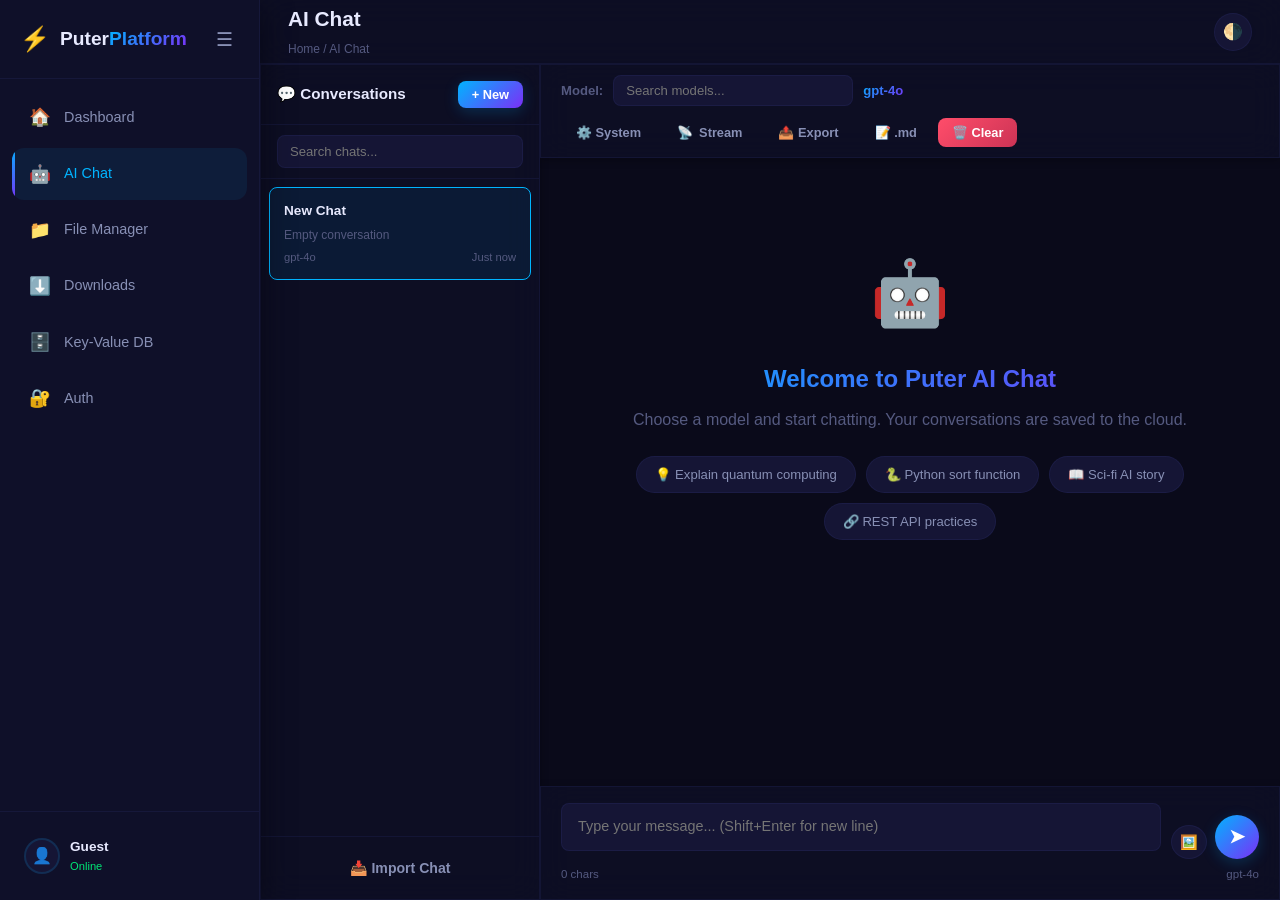
==== chat.html @ bd643215 "Initial" ====
<!DOCTYPE html>
<html lang="en" data-theme="dark">
<head>
    <meta charset="UTF-8">
    <meta name="viewport" content="width=device-width, initial-scale=1.0">
    <title>PuterJS GUI — AI Chat</title>
    <script src="https://js.puter.com/v2/"></script>
    <link rel="stylesheet" href="css/main.css">
    <link rel="stylesheet" href="css/components.css">
    <link rel="stylesheet" href="css/chat.css">
</head>
<body>
    <!-- SIDEBAR -->
    <aside class="sidebar" id="sidebar">
        <div class="sidebar-header">
            <div class="logo">
                <span class="logo-icon">⚡</span>
                <span class="logo-text">Puter<span class="accent">Platform</span></span>
            </div>
            <button class="sidebar-toggle" onclick="toggleSidebar()">☰</button>
        </div>
        <nav class="sidebar-nav">
            <a href="index.html" class="nav-item">
                <span class="nav-icon">🏠</span><span class="nav-label">Dashboard</span>
            </a>
            <a href="chat.html" class="nav-item active">
                <span class="nav-icon">🤖</span><span class="nav-label">AI Chat</span>
            </a>
            <a href="files.html" class="nav-item">
                <span class="nav-icon">📁</span><span class="nav-label">File Manager</span>
            </a>
            <a href="downloads.html" class="nav-item">
                <span class="nav-icon">⬇️</span><span class="nav-label">Downloads</span>
            </a>
            <a href="kv.html" class="nav-item">
                <span class="nav-icon">🗄️</span><span class="nav-label">Key-Value DB</span>
            </a>
            <a href="auth.html" class="nav-item">
                <span class="nav-icon">🔐</span><span class="nav-label">Auth</span>
            </a>
        </nav>
        <div class="sidebar-footer">
            <div class="user-badge" id="user-badge">
                <div class="user-avatar">👤</div>
                <div class="user-info">
                    <span class="user-name" id="sidebar-username">Guest</span>
                    <span class="user-status">Online</span>
                </div>
            </div>
        </div>
    </aside>

    <main class="main-content">
        <header class="topbar">
            <div class="topbar-left">
                <button class="mobile-menu" onclick="toggleSidebar()">☰</button>
                <div class="page-title">
                    <h1>AI Chat</h1>
                    <span class="breadcrumb">Home / AI Chat</span>
                </div>
            </div>
            <div class="topbar-right">
                <button class="topbar-btn" onclick="toggleTheme()">🌗</button>
            </div>
        </header>

        <div class="content-area chat-layout">
            <!-- CHAT SIDEBAR -->
            <div class="chat-sidebar glass" id="chat-sidebar">
                <div class="chat-sidebar-header">
                    <h3>💬 Conversations</h3>
                    <button class="btn btn-sm btn-primary" onclick="newConversation()">+ New</button>
                </div>
                <div class="chat-search">
                    <input type="text" placeholder="Search chats..." id="chat-search-input" oninput="filterChats()">
                </div>
                <div class="chat-list" id="chat-list">
                    <div class="chat-list-empty">No saved conversations yet.</div>
                </div>
                <div class="chat-sidebar-actions">
                    <button class="btn btn-ghost btn-full" onclick="importChat()">📥 Import Chat</button>
                    <input type="file" id="import-file" accept=".json" style="display:none" onchange="handleImport(event)">
                </div>
            </div>

            <!-- MAIN CHAT AREA -->
            <div class="chat-main">
                <!-- MODEL SELECTOR -->
                <div class="model-bar glass">
                    <div class="model-selector">
                        <label>Model:</label>
                        <div class="model-dropdown-wrap">
                            <input type="text" class="model-search-input" id="model-search" 
                                   placeholder="Search models..." 
                                   onfocus="showModelDropdown()" 
                                   oninput="filterModels()">
                            <div class="model-dropdown" id="model-dropdown"></div>
                        </div>
                        <span class="selected-model-badge" id="selected-model-badge">gpt-4o</span>
                    </div>
                    <div class="model-settings">
                        <button class="btn btn-ghost btn-sm" onclick="toggleSystemPrompt()">⚙️ System</button>
                        <button class="btn btn-ghost btn-sm" onclick="toggleStreamMode()">
                            <span id="stream-indicator">📡</span> Stream
                        </button>
                        <button class="btn btn-ghost btn-sm" onclick="exportCurrentChat()">📤 Export</button>
                        <button class="btn btn-ghost btn-sm" onclick="downloadChatMD()">📝 .md</button>
                        <button class="btn btn-danger btn-sm" onclick="clearChat()">🗑️ Clear</button>
                    </div>
                </div>

                <!-- SYSTEM PROMPT -->
                <div class="system-prompt-bar glass" id="system-prompt-bar" style="display:none;">
                    <textarea id="system-prompt" placeholder="You are a helpful, creative, and knowledgeable AI assistant..."></textarea>
                    <button class="btn btn-primary btn-sm" onclick="toggleSystemPrompt()">✓ Apply</button>
                </div>

                <!-- CHAT MESSAGES -->
                <div class="chat-messages" id="chat-messages">
                    <div class="welcome-screen" id="welcome-screen">
                        <div class="welcome-icon">🤖</div>
                        <h2>Welcome to Puter AI Chat</h2>
                        <p>Choose a model and start chatting. Your conversations are saved to the cloud.</p>
                        <div class="welcome-suggestions">
                            <button class="suggestion-chip" onclick="useSuggestion('Explain quantum computing in simple terms')">
                                💡 Explain quantum computing
                            </button>
                            <button class="suggestion-chip" onclick="useSuggestion('Write a Python function to sort a list')">
                                🐍 Python sort function
                            </button>
                            <button class="suggestion-chip" onclick="useSuggestion('Create a short sci-fi story about AI')">
                                📖 Sci-fi AI story
                            </button>
                            <button class="suggestion-chip" onclick="useSuggestion('What are the best practices for REST APIs?')">
                                🔗 REST API practices
                            </button>
                        </div>
                    </div>
                </div>

                <!-- CHAT INPUT -->
                <div class="chat-input-area glass">
                    <div class="input-row">
                        <div class="input-wrapper">
                            <textarea id="chat-input" placeholder="Type your message... (Shift+Enter for new line)" 
                                      rows="1" onkeydown="handleChatKey(event)" oninput="autoResize(this)"></textarea>
                        </div>
                        <div class="input-actions">
                            <button class="btn btn-icon" onclick="attachImage()" title="Attach Image">🖼️</button>
                            <button class="btn btn-primary btn-send" onclick="sendMessage()" id="send-btn">
                                <span class="send-icon">➤</span>
                            </button>
                        </div>
                    </div>
                    <div class="input-footer">
                        <span class="char-count" id="char-count">0 chars</span>
                        <span class="model-indicator" id="model-indicator">gpt-4o</span>
                    </div>
                </div>
            </div>
        </div>
    </main>

    <div id="toast-container"></div>
    <div class="modal-backdrop" id="modal-backdrop" onclick="closeModal()"></div>
    <div class="modal" id="modal"></div>

    <script src="js/utils.js"></script>
    <script src="js/models.js"></script>
    <script src="js/chat.js"></script>
</body>
</html>
---- css/main.css ----
/* ===========================
   PuterJS GUI — MAIN CSS
   =========================== */

:root {
    /* Dark Theme (default) */
    --bg-primary: #0a0a1a;
    --bg-secondary: #0f1029;
    --bg-tertiary: #151535;
    --bg-glass: rgba(15, 16, 41, 0.7);
    --bg-glass-hover: rgba(20, 22, 55, 0.85);
    --border-color: rgba(100, 120, 255, 0.08);
    --border-glow: rgba(0, 180, 255, 0.15);
    --text-primary: #e8eaff;
    --text-secondary: #8890b5;
    --text-muted: #555a80;
    --accent-primary: #00b4ff;
    --accent-secondary: #7b2ff7;
    --accent-gradient: linear-gradient(135deg, #00b4ff, #7b2ff7);
    --accent-gradient-hover: linear-gradient(135deg, #00c8ff, #9344ff);
    --danger: #ff4d6a;
    --success: #00e676;
    --warning: #ffab40;
    --shadow-sm: 0 2px 8px rgba(0, 0, 0, 0.3);
    --shadow-md: 0 8px 32px rgba(0, 0, 0, 0.4);
    --shadow-lg: 0 16px 64px rgba(0, 0, 0, 0.5);
    --shadow-glow: 0 0 30px rgba(0, 180, 255, 0.1);
    --radius-sm: 8px;
    --radius-md: 12px;
    --radius-lg: 16px;
    --radius-xl: 24px;
    --sidebar-width: 260px;
    --sidebar-collapsed: 72px;
    --topbar-height: 64px;
    --transition: all 0.3s cubic-bezier(0.4, 0, 0.2, 1);
}

[data-theme="light"] {
    --bg-primary: #f0f2f8;
    --bg-secondary: #ffffff;
    --bg-tertiary: #e8ecf4;
    --bg-glass: rgba(255, 255, 255, 0.75);
    --bg-glass-hover: rgba(255, 255, 255, 0.9);
    --border-color: rgba(0, 0, 0, 0.08);
    --border-glow: rgba(0, 140, 255, 0.12);
    --text-primary: #1a1d2e;
    --text-secondary: #5a6080;
    --text-muted: #9099b0;
    --shadow-sm: 0 2px 8px rgba(0, 0, 0, 0.06);
    --shadow-md: 0 8px 32px rgba(0, 0, 0, 0.08);
    --shadow-lg: 0 16px 64px rgba(0, 0, 0, 0.1);
    --shadow-glow: 0 0 30px rgba(0, 140, 255, 0.05);
}

/* RESET */
*, *::before, *::after {
    margin: 0;
    padding: 0;
    box-sizing: border-box;
}

html {
    scroll-behavior: smooth;
}

body {
    font-family: 'Inter', -apple-system, BlinkMacSystemFont, 'Segoe UI', sans-serif;
    background: var(--bg-primary);
    color: var(--text-primary);
    display: flex;
    min-height: 100vh;
    overflow-x: hidden;
    line-height: 1.6;
}

/* SCROLLBAR */
::-webkit-scrollbar { width: 6px; height: 6px; }
::-webkit-scrollbar-track { background: transparent; }
::-webkit-scrollbar-thumb { background: rgba(100, 120, 255, 0.15); border-radius: 10px; }
::-webkit-scrollbar-thumb:hover { background: rgba(100, 120, 255, 0.3); }

/* ========== SIDEBAR ========== */
.sidebar {
    width: var(--sidebar-width);
    min-height: 100vh;
    background: var(--bg-secondary);
    border-right: 1px solid var(--border-color);
    display: flex;
    flex-direction: column;
    position: fixed;
    left: 0;
    top: 0;
    z-index: 200;
    transition: var(--transition);
    box-shadow: var(--shadow-md);
}

.sidebar.collapsed {
    width: var(--sidebar-collapsed);
}

.sidebar.collapsed .logo-text,
.sidebar.collapsed .nav-label,
.sidebar.collapsed .user-info {
    display: none;
}

.sidebar-header {
    padding: 20px;
    display: flex;
    align-items: center;
    justify-content: space-between;
    border-bottom: 1px solid var(--border-color);
}

.logo {
    display: flex;
    align-items: center;
    gap: 10px;
}

.logo-icon {
    font-size: 1.5rem;
    animation: pulse-glow 3s ease-in-out infinite;
}

@keyframes pulse-glow {
    0%, 100% { filter: drop-shadow(0 0 4px rgba(0,180,255,0.3)); }
    50% { filter: drop-shadow(0 0 12px rgba(0,180,255,0.6)); }
}

.logo-text {
    font-size: 1.2rem;
    font-weight: 700;
    color: var(--text-primary);
}

.logo-text .accent {
    background: var(--accent-gradient);
    -webkit-background-clip: text;
    -webkit-text-fill-color: transparent;
}

.sidebar-toggle {
    background: none;
    border: none;
    color: var(--text-secondary);
    font-size: 1.2rem;
    cursor: pointer;
    padding: 6px;
    border-radius: var(--radius-sm);
    transition: var(--transition);
}

.sidebar-toggle:hover {
    background: var(--bg-tertiary);
    color: var(--text-primary);
}

.sidebar-nav {
    flex: 1;
    padding: 12px;
    display: flex;
    flex-direction: column;
    gap: 4px;
}

.nav-item {
    display: flex;
    align-items: center;
    gap: 12px;
    padding: 12px 16px;
    border-radius: var(--radius-md);
    color: var(--text-secondary);
    text-decoration: none;
    transition: var(--transition);
    position: relative;
    overflow: hidden;
}

.nav-item::before {
    content: '';
    position: absolute;
    left: 0;
    top: 0;
    bottom: 0;
    width: 3px;
    background: var(--accent-gradient);
    opacity: 0;
    transition: var(--transition);
    border-radius: 0 3px 3px 0;
}

.nav-item:hover {
    background: var(--bg-tertiary);
    color: var(--text-primary);
}

.nav-item.active {
    background: rgba(0, 180, 255, 0.08);
    color: var(--accent-primary);
}

.nav-item.active::before {
    opacity: 1;
}

.nav-icon {
    font-size: 1.1rem;
    width: 24px;
    text-align: center;
}

.nav-label {
    font-size: 0.9rem;
    font-weight: 500;
}

.sidebar-footer {
    padding: 16px;
    border-top: 1px solid var(--border-color);
}

.user-badge {
    display: flex;
    align-items: center;
    gap: 10px;
    padding: 8px;
    border-radius: var(--radius-md);
}

.user-avatar {
    width: 36px;
    height: 36px;
    border-radius: 50%;
    background: var(--bg-tertiary);
    display: flex;
    align-items: center;
    justify-content: center;
    font-size: 1rem;
    border: 2px solid var(--border-glow);
}

.user-name {
    font-size: 0.85rem;
    font-weight: 600;
    color: var(--text-primary);
    display: block;
}

.user-status {
    font-size: 0.7rem;
    color: var(--success);
    display: block;
}

/* ========== MAIN CONTENT ========== */
.main-content {
    flex: 1;
    margin-left: var(--sidebar-width);
    min-height: 100vh;
    transition: var(--transition);
    display: flex;
    flex-direction: column;
}

.sidebar.collapsed ~ .main-content {
    margin-left: var(--sidebar-collapsed);
}

/* ========== TOPBAR ========== */
.topbar {
    height: var(--topbar-height);
    background: var(--bg-glass);
    backdrop-filter: blur(20px);
    -webkit-backdrop-filter: blur(20px);
    border-bottom: 1px solid var(--border-color);
    display: flex;
    align-items: center;
    justify-content: space-between;
    padding: 0 28px;
    position: sticky;
    top: 0;
    z-index: 100;
}

.topbar-left {
    display: flex;
    align-items: center;
    gap: 16px;
}

.mobile-menu {
    display: none;
    background: none;
    border: none;
    color: var(--text-primary);
    font-size: 1.3rem;
    cursor: pointer;
}

.page-title h1 {
    font-size: 1.3rem;
    font-weight: 700;
}

.breadcrumb {
    font-size: 0.75rem;
    color: var(--text-muted);
}

.topbar-right {
    display: flex;
    align-items: center;
    gap: 10px;
}

.search-bar {
    position: relative;
}

.search-bar input {
    background: var(--bg-tertiary);
    border: 1px solid var(--border-color);
    color: var(--text-primary);
    padding: 8px 36px 8px 14px;
    border-radius: 20px;
    font-size: 0.85rem;
    width: 240px;
    outline: none;
    transition: var(--transition);
}

.search-bar input:focus {
    border-color: var(--accent-primary);
    box-shadow: 0 0 0 3px rgba(0, 180, 255, 0.1);
    width: 300px;
}

.search-icon {
    position: absolute;
    right: 12px;
    top: 50%;
    transform: translateY(-50%);
    font-size: 0.85rem;
}

.topbar-btn {
    background: var(--bg-tertiary);
    border: 1px solid var(--border-color);
    color: var(--text-primary);
    width: 38px;
    height: 38px;
    border-radius: 50%;
    cursor: pointer;
    display: flex;
    align-items: center;
    justify-content: center;
    font-size: 1rem;
    transition: var(--transition);
}

.topbar-btn:hover {
    border-color: var(--accent-primary);
    background: rgba(0, 180, 255, 0.1);
}

/* ========== CONTENT AREA ========== */
.content-area {
    padding: 28px;
    flex: 1;
}

/* ========== STATS ========== */
.stats-row {
    display: grid;
    grid-template-columns: repeat(4, 1fr);
    gap: 18px;
    margin-bottom: 28px;
}

.stat-card {
    padding: 22px;
    border-radius: var(--radius-lg);
    display: flex;
    align-items: center;
    gap: 16px;
    position: relative;
    overflow: hidden;
}

.stat-card::after {
    content: '';
    position: absolute;
    top: -50%;
    right: -50%;
    width: 100%;
    height: 100%;
    background: radial-gradient(circle, rgba(0,180,255,0.03) 0%, transparent 70%);
    pointer-events: none;
}

.stat-icon {
    width: 50px;
    height: 50px;
    border-radius: var(--radius-md);
    display: flex;
    align-items: center;
    justify-content: center;
    font-size: 1.4rem;
}

.glow-blue { background: rgba(0,180,255,0.1); box-shadow: 0 0 20px rgba(0,180,255,0.1); }
.glow-purple { background: rgba(123,47,247,0.1); box-shadow: 0 0 20px rgba(123,47,247,0.1); }
.glow-green { background: rgba(0,230,118,0.1); box-shadow: 0 0 20px rgba(0,230,118,0.1); }
.glow-orange { background: rgba(255,171,64,0.1); box-shadow: 0 0 20px rgba(255,171,64,0.1); }

.stat-value {
    font-size: 1.8rem;
    font-weight: 800;
    background: var(--accent-gradient);
    -webkit-background-clip: text;
    -webkit-text-fill-color: transparent;
    line-height: 1.2;
}

.stat-label {
    font-size: 0.8rem;
    color: var(--text-muted);
}

.stat-trend {
    margin-left: auto;
    font-size: 1.1rem;
    padding: 4px 8px;
    border-radius: 8px;
    font-weight: 700;
}

.stat-trend.up { color: var(--success); background: rgba(0,230,118,0.08); }
.stat-trend.neutral { color: var(--text-muted); background: var(--bg-tertiary); }

/* ========== GRID ========== */
.grid-2 {
    display: grid;
    grid-template-columns: 1fr 1fr;
    gap: 22px;
    margin-bottom: 22px;
}

.grid-3 {
    display: grid;
    grid-template-columns: repeat(3, 1fr);
    gap: 22px;
    margin-bottom: 22px;
}

/* ========== RESPONSIVE ========== */
@media (max-width: 1024px) {
    .stats-row { grid-template-columns: repeat(2, 1fr); }
    .grid-2, .grid-3 { grid-template-columns: 1fr; }
}

@media (max-width: 768px) {
    .sidebar {
        transform: translateX(-100%);
    }
    .sidebar.open {
        transform: translateX(0);
    }
    .main-content {
        margin-left: 0 !important;
    }
    .mobile-menu {
        display: block;
    }
    .search-bar input {
        width: 160px;
    }
    .search-bar input:focus {
        width: 200px;
    }
    .content-area {
        padding: 16px;
    }
    .stats-row {
        grid-template-columns: 1fr 1fr;
    }
}

@media (max-width: 480px) {
    .stats-row { grid-template-columns: 1fr; }
    .search-bar { display: none; }
}
---- css/components.css ----
/* ===========================
   COMPONENTS CSS
   =========================== */

/* ========== GLASS CARD ========== */
.glass {
    background: var(--bg-glass);
    backdrop-filter: blur(16px);
    -webkit-backdrop-filter: blur(16px);
    border: 1px solid var(--border-color);
    box-shadow: var(--shadow-sm);
}

.glass:hover {
    border-color: var(--border-glow);
    box-shadow: var(--shadow-glow);
}

.card {
    border-radius: var(--radius-lg);
    margin-bottom: 22px;
    transition: var(--transition);
    overflow: hidden;
}

.card-header {
    padding: 20px 24px;
    border-bottom: 1px solid var(--border-color);
    display: flex;
    align-items: center;
    justify-content: space-between;
    flex-wrap: wrap;
    gap: 10px;
}

.card-header h2 {
    font-size: 1.05rem;
    font-weight: 700;
    display: flex;
    align-items: center;
    gap: 8px;
}

.header-actions {
    display: flex;
    align-items: center;
    gap: 8px;
    flex-wrap: wrap;
}

.card-body {
    padding: 24px;
}

/* ========== BUTTONS ========== */
.btn {
    display: inline-flex;
    align-items: center;
    justify-content: center;
    gap: 6px;
    padding: 10px 20px;
    border: none;
    border-radius: var(--radius-sm);
    font-size: 0.88rem;
    font-weight: 600;
    cursor: pointer;
    transition: var(--transition);
    position: relative;
    overflow: hidden;
    text-decoration: none;
    white-space: nowrap;
}

.btn-primary {
    background: var(--accent-gradient);
    color: #fff;
    box-shadow: 0 4px 15px rgba(0, 180, 255, 0.2);
}

.btn-primary:hover {
    background: var(--accent-gradient-hover);
    box-shadow: 0 6px 25px rgba(0, 180, 255, 0.3);
    transform: translateY(-1px);
}

.btn-glow {
    position: absolute;
    top: -50%;
    left: -50%;
    width: 200%;
    height: 200%;
    background: radial-gradient(circle, rgba(255,255,255,0.1) 0%, transparent 60%);
    opacity: 0;
    transition: opacity 0.3s;
}

.btn-primary:hover .btn-glow { opacity: 1; }

.btn-secondary {
    background: var(--bg-tertiary);
    color: var(--text-primary);
    border: 1px solid var(--border-color);
}

.btn-secondary:hover {
    border-color: var(--accent-primary);
    background: rgba(0, 180, 255, 0.08);
}

.btn-danger {
    background: linear-gradient(135deg, var(--danger), #cc3355);
    color: #fff;
}

.btn-danger:hover {
    opacity: 0.9;
    transform: translateY(-1px);
}

.btn-ghost {
    background: transparent;
    color: var(--text-secondary);
    border: 1px solid transparent;
}

.btn-ghost:hover {
    background: var(--bg-tertiary);
    color: var(--text-primary);
    border-color: var(--border-color);
}

.btn-sm { padding: 6px 14px; font-size: 0.8rem; }
.btn-lg { padding: 14px 28px; font-size: 1rem; }
.btn-full { width: 100%; }
.btn-icon { padding: 8px; border-radius: 50%; background: var(--bg-tertiary); border: 1px solid var(--border-color); color: var(--text-primary); cursor: pointer; }
.btn-icon:hover { border-color: var(--accent-primary); }
.btn-group { display: flex; gap: 8px; flex-wrap: wrap; margin-top: 8px; }

/* ========== INPUTS ========== */
.input, input[type="text"], input[type="password"], textarea, select {
    width: 100%;
    padding: 11px 16px;
    background: var(--bg-tertiary);
    border: 1px solid var(--border-color);
    border-radius: var(--radius-sm);
    color: var(--text-primary);
    font-size: 0.9rem;
    font-family: inherit;
    outline: none;
    transition: var(--transition);
    margin-bottom: 12px;
}

.input:focus, input[type="text"]:focus, textarea:focus, select:focus {
    border-color: var(--accent-primary);
    box-shadow: 0 0 0 3px rgba(0, 180, 255, 0.08);
}

.input-sm {
    padding: 6px 12px;
    font-size: 0.8rem;
    margin-bottom: 0;
    width: auto;
    min-width: 160px;
    background: var(--bg-tertiary);
    border: 1px solid var(--border-color);
    border-radius: var(--radius-sm);
    color: var(--text-primary);
    outline: none;
}

textarea {
    resize: vertical;
    min-height: 80px;
}

select option {
    background: var(--bg-secondary);
    color: var(--text-primary);
}

.input-group {
    display: flex;
    gap: 10px;
    align-items: flex-start;
}

.input-group .input,
.input-group input[type="text"] {
    margin-bottom: 0;
    flex: 1;
}

/* ========== OUTPUT BOX ========== */
.output-box {
    background: rgba(0, 0, 0, 0.25);
    border: 1px solid var(--border-color);
    border-radius: var(--radius-sm);
    padding: 14px;
    font-family: 'JetBrains Mono', 'Fira Code', 'Courier New', monospace;
    font-size: 0.83rem;
    color: #a0f0c0;
    min-height: 50px;
    max-height: 250px;
    overflow-y: auto;
    white-space: pre-wrap;
    word-break: break-word;
    margin-top: 12px;
    line-height: 1.6;
}

/* ========== TOAST ========== */
#toast-container {
    position: fixed;
    bottom: 24px;
    right: 24px;
    z-index: 9999;
    display: flex;
    flex-direction: column;
    gap: 8px;
}

.toast {
    padding: 12px 22px;
    border-radius: var(--radius-md);
    font-size: 0.88rem;
    font-weight: 500;
    backdrop-filter: blur(16px);
    animation: toastIn 0.4s ease, toastOut 0.4s ease forwards;
    display: flex;
    align-items: center;
    gap: 8px;
    box-shadow: var(--shadow-md);
    max-width: 380px;
}

.toast-success { background: rgba(0, 230, 118, 0.15); border: 1px solid rgba(0, 230, 118, 0.3); color: var(--success); }
.toast-error { background: rgba(255, 77, 106, 0.15); border: 1px solid rgba(255, 77, 106, 0.3); color: var(--danger); }
.toast-info { background: rgba(0, 180, 255, 0.15); border: 1px solid rgba(0, 180, 255, 0.3); color: var(--accent-primary); }

@keyframes toastIn { from { transform: translateX(100%); opacity: 0; } to { transform: translateX(0); opacity: 1; } }
@keyframes toastOut { 0%, 80% { transform: translateX(0); opacity: 1; } 100% { transform: translateX(100%); opacity: 0; } }

/* ========== MODAL ========== */
.modal-backdrop {
    position: fixed;
    inset: 0;
    background: rgba(0, 0, 0, 0.6);
    backdrop-filter: blur(4px);
    z-index: 500;
    display: none;
    animation: fadeIn 0.2s;
}

.modal-backdrop.active { display: block; }

.modal {
    position: fixed;
    top: 50%;
    left: 50%;
    transform: translate(-50%, -50%);
    background: var(--bg-secondary);
    border: 1px solid var(--border-color);
    border-radius: var(--radius-xl);
    padding: 32px;
    z-index: 501;
    min-width: 400px;
    max-width: 90vw;
    max-height: 80vh;
    overflow-y: auto;
    display: none;
    box-shadow: var(--shadow-lg);
    animation: modalIn 0.3s ease;
}

.modal.active { display: block; }

@keyframes fadeIn { from { opacity: 0; } to { opacity: 1; } }
@keyframes modalIn { from { transform: translate(-50%, -50%) scale(0.95); opacity: 0; } to { transform: translate(-50%, -50%) scale(1); opacity: 1; } }

/* ========== QUICK ACTIONS ========== */
.quick-grid {
    display: grid;
    grid-template-columns: repeat(2, 1fr);
    gap: 12px;
}

.quick-action-btn {
    display: flex;
    flex-direction: column;
    align-items: center;
    gap: 8px;
    padding: 20px;
    border-radius: var(--radius-md);
    background: var(--bg-tertiary);
    border: 1px solid var(--border-color);
    color: var(--text-primary);
    text-decoration: none;
    transition: var(--transition);
    font-size: 0.85rem;
    font-weight: 500;
}

.quick-action-btn:hover {
    border-color: var(--accent-primary);
    background: rgba(0, 180, 255, 0.06);
    transform: translateY(-2px);
    box-shadow: var(--shadow-glow);
}

.qa-icon {
    font-size: 1.5rem;
}

/* ========== ACTIVITY ========== */
.activity-list {
    display: flex;
    flex-direction: column;
    gap: 12px;
}

.activity-item {
    display: flex;
    align-items: center;
    gap: 12px;
    padding: 10px 14px;
    border-radius: var(--radius-sm);
    background: var(--bg-tertiary);
    border: 1px solid var(--border-color);
}

.activity-dot {
    width: 8px;
    height: 8px;
    border-radius: 50%;
    background: var(--accent-primary);
    flex-shrink: 0;
    box-shadow: 0 0 8px rgba(0, 180, 255, 0.4);
}

.activity-text {
    flex: 1;
    font-size: 0.85rem;
    color: var(--text-secondary);
}

.activity-time {
    font-size: 0.75rem;
    color: var(--text-muted);
    white-space: nowrap;
}

/* ========== TABLES ========== */
.kv-table-wrap {
    overflow-x: auto;
}

.kv-table {
    width: 100%;
    border-collapse: collapse;
}

.kv-table th, .kv-table td {
    padding: 12px 16px;
    text-align: left;
    border-bottom: 1px solid var(--border-color);
    font-size: 0.88rem;
}

.kv-table th {
    font-weight: 700;
    color: var(--text-muted);
    font-size: 0.8rem;
    text-transform: uppercase;
    letter-spacing: 0.5px;
}

.kv-table tr:hover td {
    background: var(--bg-tertiary);
}

/* ========== AUTH ========== */
.auth-container {
    max-width: 600px;
    margin: 0 auto;
}

.auth-card {
    text-align: center;
    padding: 40px;
}

.auth-icon {
    font-size: 3rem;
    margin-bottom: 16px;
}

.auth-card h2 {
    margin-bottom: 8px;
    font-size: 1.5rem;
}

.auth-buttons {
    margin-top: 28px;
    display: flex;
    flex-direction: column;
    gap: 12px;
}

.profile-grid {
    display: flex;
    flex-direction: column;
    gap: 12px;
}

.profile-placeholder {
    text-align: center;
    padding: 40px;
}

.profile-avatar-lg {
    font-size: 4rem;
    margin-bottom: 12px;
}

.profile-row {
    display: flex;
    justify-content: space-between;
    padding: 12px 16px;
    border-radius: var(--radius-sm);
    background: var(--bg-tertiary);
    border: 1px solid var(--border-color);
}

.profile-row .label {
    color: var(--text-muted);
    font-size: 0.85rem;
    font-weight: 600;
}

.profile-row .value {
    color: var(--text-primary);
    font-size: 0.85rem;
    font-weight: 500;
}

/* ========== BATCH / DOWNLOAD ========== */
.batch-file-list {
    max-height: 300px;
    overflow-y: auto;
    display: flex;
    flex-direction: column;
    gap: 6px;
}

.batch-item {
    display: flex;
    align-items: center;
    gap: 10px;
    padding: 10px 14px;
    border-radius: var(--radius-sm);
    background: var(--bg-tertiary);
    border: 1px solid var(--border-color);
    cursor: pointer;
    transition: var(--transition);
}

.batch-item:hover {
    border-color: var(--accent-primary);
}

.batch-item.selected {
    border-color: var(--accent-primary);
    background: rgba(0, 180, 255, 0.06);
}

.batch-item input[type="checkbox"] {
    accent-color: var(--accent-primary);
}

.download-chat-list {
    display: flex;
    flex-direction: column;
    gap: 8px;
    max-height: 300px;
    overflow-y: auto;
}

.download-chat-item {
    display: flex;
    align-items: center;
    justify-content: space-between;
    padding: 12px 16px;
    border-radius: var(--radius-sm);
    background: var(--bg-tertiary);
    border: 1px solid var(--border-color);
}

.download-history {
    display: flex;
    flex-direction: column;
    gap: 8px;
    max-height: 300px;
    overflow-y: auto;
}

.download-history-item {
    display: flex;
    align-items: center;
    gap: 10px;
    padding: 8px 14px;
    border-radius: var(--radius-sm);
    background: var(--bg-tertiary);
    border: 1px solid var(--border-color);
    font-size: 0.85rem;
}

/* ========== EMPTY STATE ========== */
.empty-state {
    text-align: center;
    padding: 30px;
    color: var(--text-muted);
    font-size: 0.9rem;
}

/* ========== SPINNER ========== */
.spinner {
    width: 32px;
    height: 32px;
    border: 3px solid var(--border-color);
    border-top-color: var(--accent-primary);
    border-radius: 50%;
    animation: spin 0.8s linear infinite;
    margin: 0 auto 12px;
}

@keyframes spin { to { transform: rotate(360deg); } }

/* UTILITY */
.text-muted { color: var(--text-muted); }
.text-center { text-align: center; }
.mb-16 { margin-bottom: 16px; }
.mb-12 { margin-bottom: 12px; }
---- css/chat.css ----
/* ===========================
   CHAT PAGE CSS
   =========================== */

.chat-layout {
    display: flex;
    gap: 0;
    height: calc(100vh - var(--topbar-height));
    padding: 0 !important;
    overflow: hidden;
}

/* ========== CHAT SIDEBAR ========== */
.chat-sidebar {
    width: 280px;
    min-width: 280px;
    display: flex;
    flex-direction: column;
    border-right: 1px solid var(--border-color);
    border-radius: 0;
    margin: 0;
    overflow: hidden;
}

.chat-sidebar-header {
    padding: 16px;
    display: flex;
    align-items: center;
    justify-content: space-between;
    border-bottom: 1px solid var(--border-color);
}

.chat-sidebar-header h3 {
    font-size: 0.95rem;
}

.chat-search {
    padding: 10px 16px;
    border-bottom: 1px solid var(--border-color);
}

.chat-search input {
    margin-bottom: 0;
    padding: 8px 12px;
    font-size: 0.82rem;
}

.chat-list {
    flex: 1;
    overflow-y: auto;
    padding: 8px;
    display: flex;
    flex-direction: column;
    gap: 4px;
}

.chat-list-item {
    padding: 12px 14px;
    border-radius: var(--radius-sm);
    cursor: pointer;
    transition: var(--transition);
    border: 1px solid transparent;
    position: relative;
}

.chat-list-item:hover {
    background: var(--bg-tertiary);
    border-color: var(--border-color);
}

.chat-list-item.active {
    background: rgba(0, 180, 255, 0.08);
    border-color: var(--accent-primary);
}

.chat-list-item .chat-title {
    font-size: 0.85rem;
    font-weight: 600;
    color: var(--text-primary);
    margin-bottom: 4px;
    overflow: hidden;
    text-overflow: ellipsis;
    white-space: nowrap;
    padding-right: 24px;
}

.chat-list-item .chat-preview {
    font-size: 0.75rem;
    color: var(--text-muted);
    overflow: hidden;
    text-overflow: ellipsis;
    white-space: nowrap;
}

.chat-list-item .chat-meta {
    font-size: 0.7rem;
    color: var(--text-muted);
    margin-top: 4px;
    display: flex;
    justify-content: space-between;
}

.chat-list-item .chat-delete {
    position: absolute;
    right: 8px;
    top: 8px;
    background: none;
    border: none;
    color: var(--text-muted);
    cursor: pointer;
    font-size: 0.8rem;
    opacity: 0;
    transition: var(--transition);
}

.chat-list-item:hover .chat-delete {
    opacity: 1;
}

.chat-list-item .chat-delete:hover {
    color: var(--danger);
}

.chat-list-empty {
    text-align: center;
    color: var(--text-muted);
    padding: 30px 10px;
    font-size: 0.85rem;
}

.chat-sidebar-actions {
    padding: 12px 16px;
    border-top: 1px solid var(--border-color);
    display: flex;
    flex-direction: column;
    gap: 6px;
}

/* ========== CHAT MAIN ========== */
.chat-main {
    flex: 1;
    display: flex;
    flex-direction: column;
    overflow: hidden;
    min-width: 0;
}

/* MODEL BAR */
.model-bar {
    padding: 10px 20px;
    display: flex;
    align-items: center;
    justify-content: space-between;
    gap: 12px;
    border-bottom: 1px solid var(--border-color);
    border-radius: 0;
    margin: 0;
    flex-wrap: wrap;
}

.model-selector {
    display: flex;
    align-items: center;
    gap: 10px;
}

.model-selector label {
    font-size: 0.82rem;
    color: var(--text-muted);
    font-weight: 600;
}

.model-dropdown-wrap {
    position: relative;
}

.model-search-input {
    width: 240px !important;
    padding: 7px 12px !important;
    font-size: 0.82rem !important;
    margin: 0 !important;
    border-radius: 8px !important;
}

.model-dropdown {
    position: absolute;
    top: 100%;
    left: 0;
    width: 320px;
    max-height: 350px;
    overflow-y: auto;
    background: var(--bg-secondary);
    border: 1px solid var(--border-color);
    border-radius: var(--radius-md);
    z-index: 50;
    display: none;
    box-shadow: var(--shadow-lg);
    margin-top: 4px;
}

.model-dropdown.open {
    display: block;
}

.model-group-label {
    padding: 8px 14px;
    font-size: 0.7rem;
    text-transform: uppercase;
    letter-spacing: 1px;
    color: var(--text-muted);
    font-weight: 700;
    background: var(--bg-tertiary);
    border-bottom: 1px solid var(--border-color);
    position: sticky;
    top: 0;
}

.model-option {
    padding: 10px 14px;
    cursor: pointer;
    transition: var(--transition);
    display: flex;
    align-items: center;
    justify-content: space-between;
    border-bottom: 1px solid var(--border-color);
}

.model-option:hover {
    background: rgba(0, 180, 255, 0.06);
}

.model-option.selected {
    background: rgba(0, 180, 255, 0.1);
    color: var(--accent-primary);
}

.model-option .model-name {
    font-size: 0.85rem;
    font-weight: 500;
}

.model-option .model-tag {
    font-size: 0.65rem;
    padding: 2px 8px;
    border-radius: 10px;
    background: rgba(0, 180, 255, 0.1);
    color: var(--accent-primary);
    font-weight: 600;
}

.selected-model-badge {
    background: var(--accent-gradient);
    -webkit-background-clip: text;
    -webkit-text-fill-color: transparent;
    font-size: 0.82rem;
    font-weight: 700;
}

.model-settings {
    display: flex;
    gap: 6px;
    flex-wrap: wrap;
}

/* SYSTEM PROMPT */
.system-prompt-bar {
    padding: 12px 20px;
    border-bottom: 1px solid var(--border-color);
    display: flex;
    gap: 10px;
    align-items: flex-start;
    border-radius: 0;
    margin: 0;
}

.system-prompt-bar textarea {
    flex: 1;
    min-height: 50px;
    max-height: 100px;
    margin-bottom: 0;
    font-size: 0.82rem;
}

/* ========== CHAT MESSAGES ========== */
.chat-messages {
    flex: 1;
    overflow-y: auto;
    padding: 24px;
    display: flex;
    flex-direction: column;
    gap: 16px;
}

.welcome-screen {
    text-align: center;
    padding: 60px 20px;
}

.welcome-icon {
    font-size: 4rem;
    margin-bottom: 16px;
    animation: float 3s ease-in-out infinite;
}

@keyframes float {
    0%, 100% { transform: translateY(0); }
    50% { transform: translateY(-8px); }
}

.welcome-screen h2 {
    font-size: 1.5rem;
    margin-bottom: 8px;
    background: var(--accent-gradient);
    -webkit-background-clip: text;
    -webkit-text-fill-color: transparent;
}

.welcome-screen p {
    color: var(--text-muted);
    margin-bottom: 24px;
}

.welcome-suggestions {
    display: flex;
    flex-wrap: wrap;
    gap: 10px;
    justify-content: center;
}

.suggestion-chip {
    padding: 10px 18px;
    background: var(--bg-tertiary);
    border: 1px solid var(--border-color);
    border-radius: 20px;
    color: var(--text-secondary);
    cursor: pointer;
    font-size: 0.82rem;
    transition: var(--transition);
}

.suggestion-chip:hover {
    border-color: var(--accent-primary);
    color: var(--accent-primary);
    background: rgba(0, 180, 255, 0.06);
}

/* MESSAGE BUBBLES */
.message {
    display: flex;
    gap: 12px;
    max-width: 85%;
    animation: msgIn 0.3s ease;
}

@keyframes msgIn {
    from { opacity: 0; transform: translateY(10px); }
    to { opacity: 1; transform: translateY(0); }
}

.message.user {
    align-self: flex-end;
    flex-direction: row-reverse;
}

.message-avatar {
    width: 36px;
    height: 36px;
    border-radius: 50%;
    background: var(--bg-tertiary);
    display: flex;
    align-items: center;
    justify-content: center;
    font-size: 1rem;
    flex-shrink: 0;
    border: 2px solid var(--border-color);
}

.message.user .message-avatar {
    border-color: rgba(0, 180, 255, 0.2);
}

.message.ai .message-avatar {
    border-color: rgba(123, 47, 247, 0.2);
}

.message-content {
    padding: 14px 18px;
    border-radius: var(--radius-lg);
    font-size: 0.9rem;
    line-height: 1.7;
    position: relative;
}

.message.user .message-content {
    background: linear-gradient(135deg, rgba(0, 180, 255, 0.12), rgba(123, 47, 247, 0.12));
    border: 1px solid rgba(0, 180, 255, 0.15);
    border-bottom-right-radius: 4px;
}

.message.ai .message-content {
    background: var(--bg-tertiary);
    border: 1px solid var(--border-color);
    border-bottom-left-radius: 4px;
}

.message-content pre {
    background: rgba(0, 0, 0, 0.3);
    padding: 12px;
    border-radius: var(--radius-sm);
    overflow-x: auto;
    margin: 8px 0;
    font-size: 0.82rem;
    border: 1px solid var(--border-color);
}

.message-content code {
    background: rgba(0, 180, 255, 0.08);
    padding: 2px 6px;
    border-radius: 4px;
    font-size: 0.84rem;
    font-family: 'JetBrains Mono', monospace;
}

.message-content pre code {
    background: none;
    padding: 0;
}

.message-actions {
    display: flex;
    gap: 4px;
    margin-top: 6px;
    opacity: 0;
    transition: opacity 0.2s;
}

.message:hover .message-actions {
    opacity: 1;
}

.message-actions button {
    background: none;
    border: none;
    color: var(--text-muted);
    cursor: pointer;
    font-size: 0.75rem;
    padding: 2px 6px;
    border-radius: 4px;
    transition: var(--transition);
}

.message-actions button:hover {
    background: var(--bg-tertiary);
    color: var(--text-primary);
}

.message-time {
    font-size: 0.7rem;
    color: var(--text-muted);
    margin-top: 4px;
}

/* TYPING INDICATOR */
.typing-indicator {
    display: flex;
    gap: 4px;
    padding: 8px 0;
}

.typing-indicator span {
    width: 8px;
    height: 8px;
    border-radius: 50%;
    background: var(--accent-primary);
    animation: bounce 1.4s ease-in-out infinite;
}

.typing-indicator span:nth-child(2) { animation-delay: 0.2s; }
.typing-indicator span:nth-child(3) { animation-delay: 0.4s; }

@keyframes bounce {
    0%, 80%, 100% { transform: scale(0.6); opacity: 0.4; }
    40% { transform: scale(1); opacity: 1; }
}

/* ========== CHAT INPUT ========== */
.chat-input-area {
    padding: 16px 20px;
    border-top: 1px solid var(--border-color);
    border-radius: 0;
    margin: 0;
}

.input-row {
    display: flex;
    gap: 10px;
    align-items: flex-end;
}

.input-wrapper {
    flex: 1;
}

.input-wrapper textarea {
    margin-bottom: 0;
    min-height: 44px;
    max-height: 160px;
    resize: none;
    padding: 12px 16px;
    line-height: 1.5;
}

.input-actions {
    display: flex;
    gap: 8px;
    align-items: flex-end;
}

.btn-send {
    width: 44px;
    height: 44px;
    border-radius: 50%;
    padding: 0;
    font-size: 1.2rem;
}

.input-footer {
    display: flex;
    justify-content: space-between;
    margin-top: 6px;
    font-size: 0.72rem;
    color: var(--text-muted);
}

/* ========== RESPONSIVE ========== */
@media (max-width: 900px) {
    .chat-sidebar {
        display: none;
    }
    .chat-layout {
        flex-direction: column;
    }
    .model-bar {
        flex-direction: column;
        align-items: flex-start;
    }
    .model-settings {
        width: 100%;
    }
}
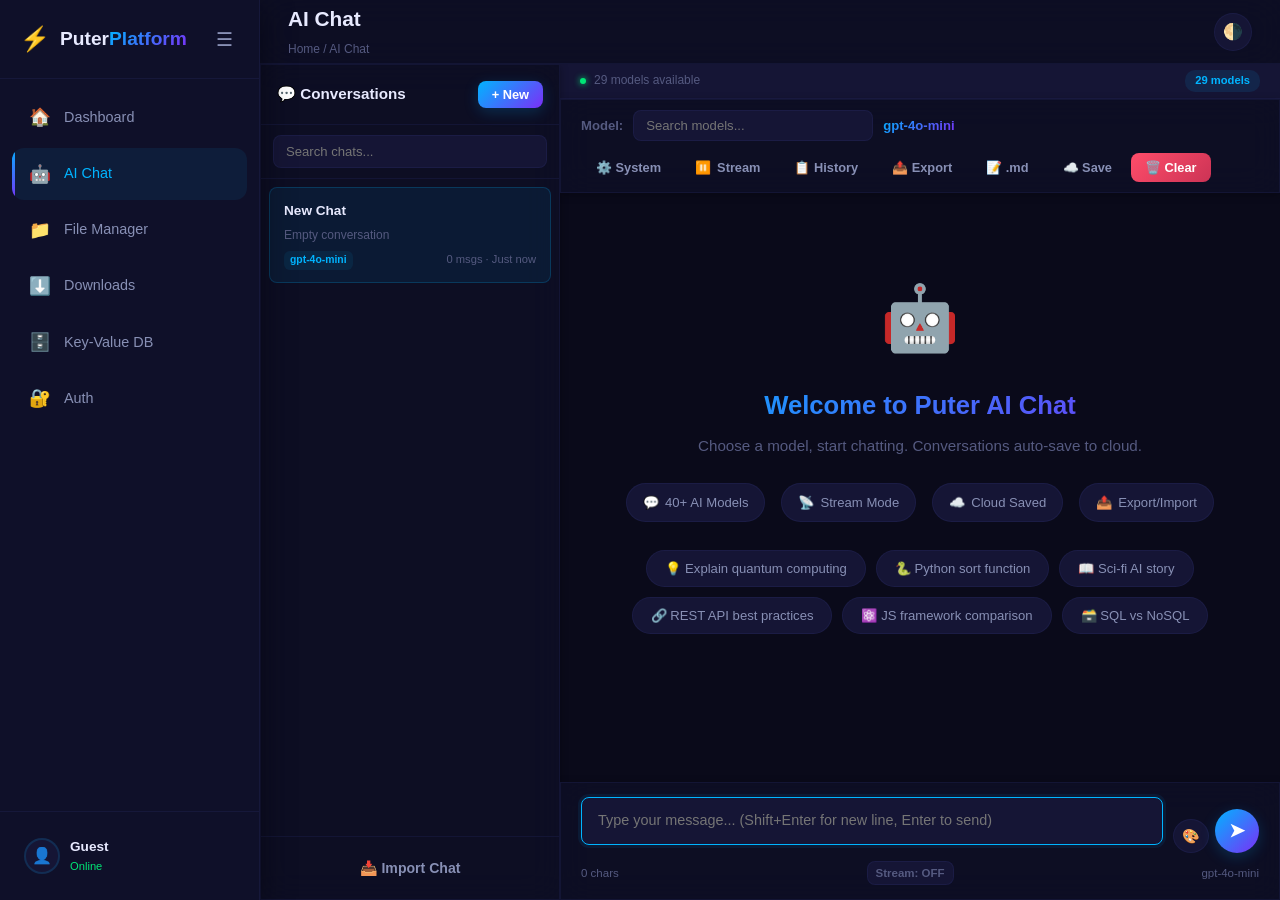
==== commit 383ee14c: "Fixed undefined model error" ====
--- a/chat.html
+++ b/chat.html
@@ -3,7 +3,7 @@
 <head>
     <meta charset="UTF-8">
     <meta name="viewport" content="width=device-width, initial-scale=1.0">
-    <title>PuterJS GUI — AI Chat</title>
+    <title>Puter Platform — AI Chat</title>
     <script src="https://js.puter.com/v2/"></script>
     <link rel="stylesheet" href="css/main.css">
     <link rel="stylesheet" href="css/components.css">
@@ -85,34 +85,52 @@
 
             <!-- MAIN CHAT AREA -->
             <div class="chat-main">
+                <!-- MODEL STATUS -->
+                <div class="model-status-bar" id="model-status-bar">
+                    <div class="model-status-dot loading" id="model-status-dot"></div>
+                    <span id="model-status-text">Loading models...</span>
+                    <span class="model-count-badge" id="model-count-badge">0 models</span>
+                </div>
+
                 <!-- MODEL SELECTOR -->
                 <div class="model-bar glass">
                     <div class="model-selector">
                         <label>Model:</label>
                         <div class="model-dropdown-wrap">
-                            <input type="text" class="model-search-input" id="model-search" 
-                                   placeholder="Search models..." 
-                                   onfocus="showModelDropdown()" 
-                                   oninput="filterModels()">
-                            <div class="model-dropdown" id="model-dropdown"></div>
-                        </div>
-                        <span class="selected-model-badge" id="selected-model-badge">gpt-4o</span>
+                            <input type="text" class="model-search-input" id="model-search"
+                                   placeholder="Search models..."
+                                   onfocus="showModelDropdown()"
+                                   oninput="filterModels()"
+                                   autocomplete="off">
+                            <div class="model-dropdown" id="model-dropdown">
+                                <div style="padding:20px;text-align:center;color:var(--text-muted);">
+                                    <div class="spinner" style="width:18px;height:18px;border-width:2px;margin:0 auto 8px;"></div>
+                                    Loading models...
+                                </div>
+                            </div>
+                        </div>
+                        <span class="selected-model-badge" id="selected-model-badge">⏳ Loading...</span>
                     </div>
                     <div class="model-settings">
-                        <button class="btn btn-ghost btn-sm" onclick="toggleSystemPrompt()">⚙️ System</button>
-                        <button class="btn btn-ghost btn-sm" onclick="toggleStreamMode()">
-                            <span id="stream-indicator">📡</span> Stream
+                        <button class="btn btn-ghost btn-sm" onclick="toggleSystemPrompt()" title="System Prompt">⚙️ System</button>
+                        <button class="btn btn-ghost btn-sm" onclick="toggleStreamMode()" title="Toggle Streaming">
+                            <span id="stream-indicator">⏸️</span> Stream
                         </button>
-                        <button class="btn btn-ghost btn-sm" onclick="exportCurrentChat()">📤 Export</button>
-                        <button class="btn btn-ghost btn-sm" onclick="downloadChatMD()">📝 .md</button>
-                        <button class="btn btn-danger btn-sm" onclick="clearChat()">🗑️ Clear</button>
+                        <button class="btn btn-ghost btn-sm" onclick="toggleChatSidebar()" title="Toggle Sidebar">📋 History</button>
+                        <button class="btn btn-ghost btn-sm" onclick="exportCurrentChat()" title="Export JSON">📤 Export</button>
+                        <button class="btn btn-ghost btn-sm" onclick="downloadChatMD()" title="Export Markdown">📝 .md</button>
+                        <button class="btn btn-ghost btn-sm" onclick="saveToCloud()" title="Save to Cloud File">☁️ Save</button>
+                        <button class="btn btn-danger btn-sm" onclick="clearChat()" title="Clear Chat">🗑️ Clear</button>
                     </div>
                 </div>
 
                 <!-- SYSTEM PROMPT -->
                 <div class="system-prompt-bar glass" id="system-prompt-bar" style="display:none;">
-                    <textarea id="system-prompt" placeholder="You are a helpful, creative, and knowledgeable AI assistant..."></textarea>
-                    <button class="btn btn-primary btn-sm" onclick="toggleSystemPrompt()">✓ Apply</button>
+                    <textarea id="system-prompt" placeholder="You are a helpful, creative, and knowledgeable AI assistant. Answer clearly and concisely."></textarea>
+                    <div class="system-prompt-actions">
+                        <button class="btn btn-primary btn-sm" onclick="toggleSystemPrompt()">✓ Apply</button>
+                        <button class="btn btn-ghost btn-sm" onclick="clearSystemPrompt()">✕ Clear</button>
+                    </div>
                 </div>
 
                 <!-- CHAT MESSAGES -->
@@ -120,19 +138,39 @@
                     <div class="welcome-screen" id="welcome-screen">
                         <div class="welcome-icon">🤖</div>
                         <h2>Welcome to Puter AI Chat</h2>
-                        <p>Choose a model and start chatting. Your conversations are saved to the cloud.</p>
+                        <p>Choose a model, start chatting. Conversations auto-save to cloud.</p>
+                        <div class="welcome-features">
+                            <div class="welcome-feature">
+                                <span>💬</span> 40+ AI Models
+                            </div>
+                            <div class="welcome-feature">
+                                <span>📡</span> Stream Mode
+                            </div>
+                            <div class="welcome-feature">
+                                <span>☁️</span> Cloud Saved
+                            </div>
+                            <div class="welcome-feature">
+                                <span>📤</span> Export/Import
+                            </div>
+                        </div>
                         <div class="welcome-suggestions">
                             <button class="suggestion-chip" onclick="useSuggestion('Explain quantum computing in simple terms')">
                                 💡 Explain quantum computing
                             </button>
-                            <button class="suggestion-chip" onclick="useSuggestion('Write a Python function to sort a list')">
+                            <button class="suggestion-chip" onclick="useSuggestion('Write a Python function to sort a list efficiently')">
                                 🐍 Python sort function
                             </button>
-                            <button class="suggestion-chip" onclick="useSuggestion('Create a short sci-fi story about AI')">
+                            <button class="suggestion-chip" onclick="useSuggestion('Create a short sci-fi story about AI becoming sentient')">
                                 📖 Sci-fi AI story
                             </button>
-                            <button class="suggestion-chip" onclick="useSuggestion('What are the best practices for REST APIs?')">
-                                🔗 REST API practices
+                            <button class="suggestion-chip" onclick="useSuggestion('What are the best practices for REST API design?')">
+                                🔗 REST API best practices
+                            </button>
+                            <button class="suggestion-chip" onclick="useSuggestion('Compare React, Vue, and Angular for web development')">
+                                ⚛️ JS framework comparison
+                            </button>
+                            <button class="suggestion-chip" onclick="useSuggestion('Explain the difference between SQL and NoSQL databases')">
+                                🗃️ SQL vs NoSQL
                             </button>
                         </div>
                     </div>
@@ -140,21 +178,31 @@
 
                 <!-- CHAT INPUT -->
                 <div class="chat-input-area glass">
+                    <div class="input-attachments" id="input-attachments" style="display:none;">
+                        <div class="attachment-preview" id="attachment-preview"></div>
+                    </div>
                     <div class="input-row">
                         <div class="input-wrapper">
-                            <textarea id="chat-input" placeholder="Type your message... (Shift+Enter for new line)" 
-                                      rows="1" onkeydown="handleChatKey(event)" oninput="autoResize(this)"></textarea>
+                            <textarea id="chat-input"
+                                      placeholder="Type your message... (Shift+Enter for new line, Enter to send)"
+                                      rows="1"
+                                      onkeydown="handleChatKey(event)"
+                                      oninput="autoResize(this)"></textarea>
                         </div>
                         <div class="input-actions">
-                            <button class="btn btn-icon" onclick="attachImage()" title="Attach Image">🖼️</button>
-                            <button class="btn btn-primary btn-send" onclick="sendMessage()" id="send-btn">
+                            <button class="btn btn-icon" onclick="generateImage()" title="Generate Image">🎨</button>
+                            <button class="btn btn-primary btn-send" onclick="sendMessage()" id="send-btn" title="Send">
                                 <span class="send-icon">➤</span>
+                            </button>
+                            <button class="btn btn-danger btn-send" onclick="stopGeneration()" id="stop-btn" style="display:none;" title="Stop">
+                                <span class="send-icon">■</span>
                             </button>
                         </div>
                     </div>
                     <div class="input-footer">
                         <span class="char-count" id="char-count">0 chars</span>
-                        <span class="model-indicator" id="model-indicator">gpt-4o</span>
+                        <span class="stream-badge" id="stream-badge">Stream: OFF</span>
+                        <span class="model-indicator" id="model-indicator">gpt-4o-mini</span>
                     </div>
                 </div>
             </div>
--- a/css/chat.css
+++ b/css/chat.css
@@ -1,5 +1,5 @@
 /* ===========================
-   CHAT PAGE CSS
+   CHAT PAGE CSS — Full
    =========================== */
 
 .chat-layout {
@@ -12,14 +12,26 @@
 
 /* ========== CHAT SIDEBAR ========== */
 .chat-sidebar {
-    width: 280px;
-    min-width: 280px;
+    width: 300px;
+    min-width: 300px;
     display: flex;
     flex-direction: column;
     border-right: 1px solid var(--border-color);
     border-radius: 0;
     margin: 0;
     overflow: hidden;
+    transition: var(--transition);
+}
+
+.chat-sidebar.hidden {
+    width: 0;
+    min-width: 0;
+    border-right: none;
+    overflow: hidden;
+}
+
+.chat-sidebar.hidden * {
+    visibility: hidden;
 }
 
 .chat-sidebar-header {
@@ -28,6 +40,7 @@
     align-items: center;
     justify-content: space-between;
     border-bottom: 1px solid var(--border-color);
+    flex-shrink: 0;
 }
 
 .chat-sidebar-header h3 {
@@ -35,8 +48,9 @@
 }
 
 .chat-search {
-    padding: 10px 16px;
+    padding: 10px 12px;
     border-bottom: 1px solid var(--border-color);
+    flex-shrink: 0;
 }
 
 .chat-search input {
@@ -61,6 +75,7 @@
     transition: var(--transition);
     border: 1px solid transparent;
     position: relative;
+    flex-shrink: 0;
 }
 
 .chat-list-item:hover {
@@ -70,7 +85,7 @@
 
 .chat-list-item.active {
     background: rgba(0, 180, 255, 0.08);
-    border-color: var(--accent-primary);
+    border-color: rgba(0, 180, 255, 0.2);
 }
 
 .chat-list-item .chat-title {
@@ -81,7 +96,7 @@
     overflow: hidden;
     text-overflow: ellipsis;
     white-space: nowrap;
-    padding-right: 24px;
+    padding-right: 28px;
 }
 
 .chat-list-item .chat-preview {
@@ -95,15 +110,25 @@
 .chat-list-item .chat-meta {
     font-size: 0.7rem;
     color: var(--text-muted);
-    margin-top: 4px;
+    margin-top: 6px;
     display: flex;
     justify-content: space-between;
+    align-items: center;
+}
+
+.chat-list-item .chat-meta-model {
+    background: rgba(0, 180, 255, 0.08);
+    color: var(--accent-primary);
+    padding: 1px 6px;
+    border-radius: 6px;
+    font-size: 0.65rem;
+    font-weight: 600;
 }
 
 .chat-list-item .chat-delete {
     position: absolute;
     right: 8px;
-    top: 8px;
+    top: 10px;
     background: none;
     border: none;
     color: var(--text-muted);
@@ -111,6 +136,8 @@
     font-size: 0.8rem;
     opacity: 0;
     transition: var(--transition);
+    padding: 2px 4px;
+    border-radius: 4px;
 }
 
 .chat-list-item:hover .chat-delete {
@@ -119,21 +146,24 @@
 
 .chat-list-item .chat-delete:hover {
     color: var(--danger);
+    background: rgba(255, 77, 106, 0.1);
 }
 
 .chat-list-empty {
     text-align: center;
     color: var(--text-muted);
-    padding: 30px 10px;
+    padding: 40px 10px;
     font-size: 0.85rem;
+    line-height: 1.6;
 }
 
 .chat-sidebar-actions {
-    padding: 12px 16px;
+    padding: 12px;
     border-top: 1px solid var(--border-color);
     display: flex;
     flex-direction: column;
     gap: 6px;
+    flex-shrink: 0;
 }
 
 /* ========== CHAT MAIN ========== */
@@ -145,7 +175,56 @@
     min-width: 0;
 }
 
-/* MODEL BAR */
+/* ========== MODEL STATUS BAR ========== */
+.model-status-bar {
+    display: flex;
+    align-items: center;
+    gap: 8px;
+    padding: 6px 20px;
+    background: var(--bg-tertiary);
+    border-bottom: 1px solid var(--border-color);
+    font-size: 0.75rem;
+    color: var(--text-muted);
+    flex-shrink: 0;
+}
+
+.model-status-dot {
+    width: 6px;
+    height: 6px;
+    border-radius: 50%;
+    background: var(--success);
+    box-shadow: 0 0 6px var(--success);
+    animation: pulse-dot 2s infinite;
+    flex-shrink: 0;
+}
+
+.model-status-dot.loading {
+    background: var(--warning);
+    box-shadow: 0 0 6px var(--warning);
+}
+
+.model-status-dot.error {
+    background: var(--danger);
+    box-shadow: 0 0 6px var(--danger);
+    animation: none;
+}
+
+@keyframes pulse-dot {
+    0%, 100% { opacity: 1; }
+    50% { opacity: 0.4; }
+}
+
+.model-count-badge {
+    margin-left: auto;
+    background: rgba(0, 180, 255, 0.1);
+    color: var(--accent-primary);
+    padding: 2px 10px;
+    border-radius: 10px;
+    font-size: 0.7rem;
+    font-weight: 600;
+}
+
+/* ========== MODEL BAR ========== */
 .model-bar {
     padding: 10px 20px;
     display: flex;
@@ -156,6 +235,7 @@
     border-radius: 0;
     margin: 0;
     flex-wrap: wrap;
+    flex-shrink: 0;
 }
 
 .model-selector {
@@ -168,6 +248,7 @@
     font-size: 0.82rem;
     color: var(--text-muted);
     font-weight: 600;
+    white-space: nowrap;
 }
 
 .model-dropdown-wrap {
@@ -184,10 +265,10 @@
 
 .model-dropdown {
     position: absolute;
-    top: 100%;
+    top: calc(100% + 4px);
     left: 0;
-    width: 320px;
-    max-height: 350px;
+    width: 360px;
+    max-height: 400px;
     overflow-y: auto;
     background: var(--bg-secondary);
     border: 1px solid var(--border-color);
@@ -195,7 +276,6 @@
     z-index: 50;
     display: none;
     box-shadow: var(--shadow-lg);
-    margin-top: 4px;
 }
 
 .model-dropdown.open {
@@ -213,6 +293,7 @@
     border-bottom: 1px solid var(--border-color);
     position: sticky;
     top: 0;
+    z-index: 2;
 }
 
 .model-option {
@@ -223,6 +304,7 @@
     align-items: center;
     justify-content: space-between;
     border-bottom: 1px solid var(--border-color);
+    gap: 8px;
 }
 
 .model-option:hover {
@@ -231,12 +313,23 @@
 
 .model-option.selected {
     background: rgba(0, 180, 255, 0.1);
+}
+
+.model-option.selected .model-name {
     color: var(--accent-primary);
 }
 
 .model-option .model-name {
     font-size: 0.85rem;
     font-weight: 500;
+    color: var(--text-primary);
+}
+
+.model-id-small {
+    font-size: 0.68rem;
+    color: var(--text-muted);
+    font-family: 'JetBrains Mono', 'Fira Code', monospace;
+    margin-top: 2px;
 }
 
 .model-option .model-tag {
@@ -246,6 +339,8 @@
     background: rgba(0, 180, 255, 0.1);
     color: var(--accent-primary);
     font-weight: 600;
+    white-space: nowrap;
+    flex-shrink: 0;
 }
 
 .selected-model-badge {
@@ -254,15 +349,16 @@
     -webkit-text-fill-color: transparent;
     font-size: 0.82rem;
     font-weight: 700;
+    white-space: nowrap;
 }
 
 .model-settings {
     display: flex;
-    gap: 6px;
+    gap: 4px;
     flex-wrap: wrap;
 }
 
-/* SYSTEM PROMPT */
+/* ========== SYSTEM PROMPT ========== */
 .system-prompt-bar {
     padding: 12px 20px;
     border-bottom: 1px solid var(--border-color);
@@ -271,6 +367,13 @@
     align-items: flex-start;
     border-radius: 0;
     margin: 0;
+    flex-shrink: 0;
+    animation: slideDown 0.2s ease;
+}
+
+@keyframes slideDown {
+    from { opacity: 0; transform: translateY(-8px); }
+    to { opacity: 1; transform: translateY(0); }
 }
 
 .system-prompt-bar textarea {
@@ -279,6 +382,13 @@
     max-height: 100px;
     margin-bottom: 0;
     font-size: 0.82rem;
+    resize: vertical;
+}
+
+.system-prompt-actions {
+    display: flex;
+    flex-direction: column;
+    gap: 4px;
 }
 
 /* ========== CHAT MESSAGES ========== */
@@ -288,12 +398,16 @@
     padding: 24px;
     display: flex;
     flex-direction: column;
-    gap: 16px;
-}
-
+    gap: 18px;
+    scroll-behavior: smooth;
+}
+
+/* WELCOME */
 .welcome-screen {
     text-align: center;
-    padding: 60px 20px;
+    padding: 50px 20px;
+    max-width: 700px;
+    margin: 0 auto;
 }
 
 .welcome-icon {
@@ -304,11 +418,11 @@
 
 @keyframes float {
     0%, 100% { transform: translateY(0); }
-    50% { transform: translateY(-8px); }
+    50% { transform: translateY(-10px); }
 }
 
 .welcome-screen h2 {
-    font-size: 1.5rem;
+    font-size: 1.6rem;
     margin-bottom: 8px;
     background: var(--accent-gradient);
     -webkit-background-clip: text;
@@ -318,6 +432,27 @@
 .welcome-screen p {
     color: var(--text-muted);
     margin-bottom: 24px;
+    font-size: 0.95rem;
+}
+
+.welcome-features {
+    display: flex;
+    justify-content: center;
+    gap: 16px;
+    margin-bottom: 28px;
+    flex-wrap: wrap;
+}
+
+.welcome-feature {
+    display: flex;
+    align-items: center;
+    gap: 6px;
+    padding: 8px 16px;
+    background: var(--bg-tertiary);
+    border: 1px solid var(--border-color);
+    border-radius: 20px;
+    font-size: 0.82rem;
+    color: var(--text-secondary);
 }
 
 .welcome-suggestions {
@@ -342,9 +477,10 @@
     border-color: var(--accent-primary);
     color: var(--accent-primary);
     background: rgba(0, 180, 255, 0.06);
-}
-
-/* MESSAGE BUBBLES */
+    transform: translateY(-2px);
+}
+
+/* ========== MESSAGE BUBBLES ========== */
 .message {
     display: flex;
     gap: 12px;
@@ -353,13 +489,18 @@
 }
 
 @keyframes msgIn {
-    from { opacity: 0; transform: translateY(10px); }
+    from { opacity: 0; transform: translateY(12px); }
     to { opacity: 1; transform: translateY(0); }
 }
 
 .message.user {
     align-self: flex-end;
     flex-direction: row-reverse;
+}
+
+.message.ai,
+.message.assistant {
+    align-self: flex-start;
 }
 
 .message-avatar {
@@ -376,11 +517,20 @@
 }
 
 .message.user .message-avatar {
-    border-color: rgba(0, 180, 255, 0.2);
-}
-
-.message.ai .message-avatar {
-    border-color: rgba(123, 47, 247, 0.2);
+    border-color: rgba(0, 180, 255, 0.25);
+    background: rgba(0, 180, 255, 0.06);
+}
+
+.message.ai .message-avatar,
+.message.assistant .message-avatar {
+    border-color: rgba(123, 47, 247, 0.25);
+    background: rgba(123, 47, 247, 0.06);
+}
+
+.message-body {
+    display: flex;
+    flex-direction: column;
+    min-width: 0;
 }
 
 .message-content {
@@ -388,29 +538,35 @@
     border-radius: var(--radius-lg);
     font-size: 0.9rem;
     line-height: 1.7;
-    position: relative;
+    word-break: break-word;
+    overflow-wrap: break-word;
 }
 
 .message.user .message-content {
     background: linear-gradient(135deg, rgba(0, 180, 255, 0.12), rgba(123, 47, 247, 0.12));
     border: 1px solid rgba(0, 180, 255, 0.15);
     border-bottom-right-radius: 4px;
-}
-
-.message.ai .message-content {
+    color: var(--text-primary);
+}
+
+.message.ai .message-content,
+.message.assistant .message-content {
     background: var(--bg-tertiary);
     border: 1px solid var(--border-color);
     border-bottom-left-radius: 4px;
-}
-
+    color: var(--text-primary);
+}
+
+/* Code blocks in messages */
 .message-content pre {
-    background: rgba(0, 0, 0, 0.3);
-    padding: 12px;
+    background: rgba(0, 0, 0, 0.35);
+    padding: 14px;
     border-radius: var(--radius-sm);
     overflow-x: auto;
-    margin: 8px 0;
+    margin: 10px 0;
     font-size: 0.82rem;
     border: 1px solid var(--border-color);
+    line-height: 1.5;
 }
 
 .message-content code {
@@ -418,17 +574,41 @@
     padding: 2px 6px;
     border-radius: 4px;
     font-size: 0.84rem;
-    font-family: 'JetBrains Mono', monospace;
+    font-family: 'JetBrains Mono', 'Fira Code', 'Courier New', monospace;
 }
 
 .message-content pre code {
     background: none;
     padding: 0;
-}
-
+    font-size: 0.82rem;
+}
+
+.message-content h2, .message-content h3, .message-content h4 {
+    margin-top: 12px;
+    margin-bottom: 6px;
+}
+
+.message-content strong {
+    color: var(--accent-primary);
+}
+
+.message-content a {
+    color: var(--accent-primary);
+    text-decoration: underline;
+}
+
+.message-content ul, .message-content ol {
+    margin: 8px 0 8px 20px;
+}
+
+.message-content li {
+    margin-bottom: 4px;
+}
+
+/* Message actions */
 .message-actions {
     display: flex;
-    gap: 4px;
+    gap: 2px;
     margin-top: 6px;
     opacity: 0;
     transition: opacity 0.2s;
@@ -440,31 +620,35 @@
 
 .message-actions button {
     background: none;
-    border: none;
+    border: 1px solid transparent;
     color: var(--text-muted);
     cursor: pointer;
-    font-size: 0.75rem;
-    padding: 2px 6px;
-    border-radius: 4px;
+    font-size: 0.72rem;
+    padding: 3px 8px;
+    border-radius: 6px;
     transition: var(--transition);
+    white-space: nowrap;
 }
 
 .message-actions button:hover {
     background: var(--bg-tertiary);
+    border-color: var(--border-color);
     color: var(--text-primary);
 }
 
 .message-time {
-    font-size: 0.7rem;
+    font-size: 0.68rem;
     color: var(--text-muted);
     margin-top: 4px;
-}
-
-/* TYPING INDICATOR */
+    padding-left: 2px;
+}
+
+/* ========== TYPING INDICATOR ========== */
 .typing-indicator {
     display: flex;
-    gap: 4px;
-    padding: 8px 0;
+    gap: 5px;
+    padding: 10px 0;
+    align-items: center;
 }
 
 .typing-indicator span {
@@ -483,12 +667,40 @@
     40% { transform: scale(1); opacity: 1; }
 }
 
+/* ========== IMAGE RESULT ========== */
+.message-image {
+    max-width: 100%;
+    border-radius: var(--radius-md);
+    border: 1px solid var(--border-color);
+    margin-top: 8px;
+    cursor: pointer;
+    transition: var(--transition);
+}
+
+.message-image:hover {
+    border-color: var(--accent-primary);
+    box-shadow: var(--shadow-glow);
+}
+
 /* ========== CHAT INPUT ========== */
 .chat-input-area {
-    padding: 16px 20px;
+    padding: 14px 20px;
     border-top: 1px solid var(--border-color);
     border-radius: 0;
     margin: 0;
+    flex-shrink: 0;
+}
+
+.input-attachments {
+    padding-bottom: 10px;
+    border-bottom: 1px solid var(--border-color);
+    margin-bottom: 10px;
+}
+
+.attachment-preview {
+    display: flex;
+    gap: 8px;
+    flex-wrap: wrap;
 }
 
 .input-row {
@@ -499,21 +711,24 @@
 
 .input-wrapper {
     flex: 1;
+    min-width: 0;
 }
 
 .input-wrapper textarea {
     margin-bottom: 0;
     min-height: 44px;
-    max-height: 160px;
+    max-height: 200px;
     resize: none;
     padding: 12px 16px;
     line-height: 1.5;
+    font-size: 0.9rem;
 }
 
 .input-actions {
     display: flex;
-    gap: 8px;
+    gap: 6px;
     align-items: flex-end;
+    flex-shrink: 0;
 }
 
 .btn-send {
@@ -522,29 +737,135 @@
     border-radius: 50%;
     padding: 0;
     font-size: 1.2rem;
+    display: flex;
+    align-items: center;
+    justify-content: center;
+}
+
+.btn-send:disabled {
+    opacity: 0.5;
+    cursor: not-allowed;
+}
+
+.send-icon {
+    display: flex;
+    align-items: center;
+    justify-content: center;
 }
 
 .input-footer {
     display: flex;
     justify-content: space-between;
-    margin-top: 6px;
+    align-items: center;
+    margin-top: 8px;
     font-size: 0.72rem;
     color: var(--text-muted);
+    gap: 12px;
+}
+
+.stream-badge {
+    padding: 2px 8px;
+    border-radius: 8px;
+    background: var(--bg-tertiary);
+    border: 1px solid var(--border-color);
+    font-weight: 600;
+}
+
+.stream-badge.on {
+    background: rgba(0, 180, 255, 0.08);
+    border-color: rgba(0, 180, 255, 0.2);
+    color: var(--accent-primary);
 }
 
 /* ========== RESPONSIVE ========== */
+@media (max-width: 1024px) {
+    .chat-sidebar {
+        width: 250px;
+        min-width: 250px;
+    }
+    .model-dropdown {
+        width: 300px;
+    }
+}
+
 @media (max-width: 900px) {
     .chat-sidebar {
-        display: none;
-    }
-    .chat-layout {
-        flex-direction: column;
-    }
+        position: fixed;
+        left: var(--sidebar-width);
+        top: var(--topbar-height);
+        bottom: 0;
+        z-index: 90;
+        background: var(--bg-secondary);
+        width: 280px;
+        min-width: 280px;
+        transform: translateX(-100%);
+        box-shadow: var(--shadow-lg);
+    }
+
+    .chat-sidebar.mobile-open {
+        transform: translateX(0);
+    }
+
+    .chat-sidebar.hidden {
+        transform: translateX(-100%);
+    }
+}
+
+@media (max-width: 768px) {
+    .chat-sidebar {
+        left: 0;
+    }
+
     .model-bar {
         flex-direction: column;
-        align-items: flex-start;
-    }
+        align-items: stretch;
+        padding: 10px 14px;
+        gap: 8px;
+    }
+
+    .model-selector {
+        flex-wrap: wrap;
+    }
+
+    .model-search-input {
+        width: 100% !important;
+    }
+
     .model-settings {
-        width: 100%;
+        justify-content: flex-start;
+    }
+
+    .model-dropdown {
+        width: calc(100vw - 40px);
+        max-width: 360px;
+    }
+
+    .chat-messages {
+        padding: 16px;
+    }
+
+    .message {
+        max-width: 95%;
+    }
+
+    .welcome-suggestions {
+        flex-direction: column;
+        align-items: center;
+    }
+}
+
+@media (max-width: 480px) {
+    .model-settings .btn-sm {
+        padding: 5px 8px;
+        font-size: 0.72rem;
+    }
+
+    .chat-input-area {
+        padding: 10px 12px;
+    }
+
+    .input-wrapper textarea {
+        font-size: 0.85rem;
+        padding: 10px 12px;
     }
 }
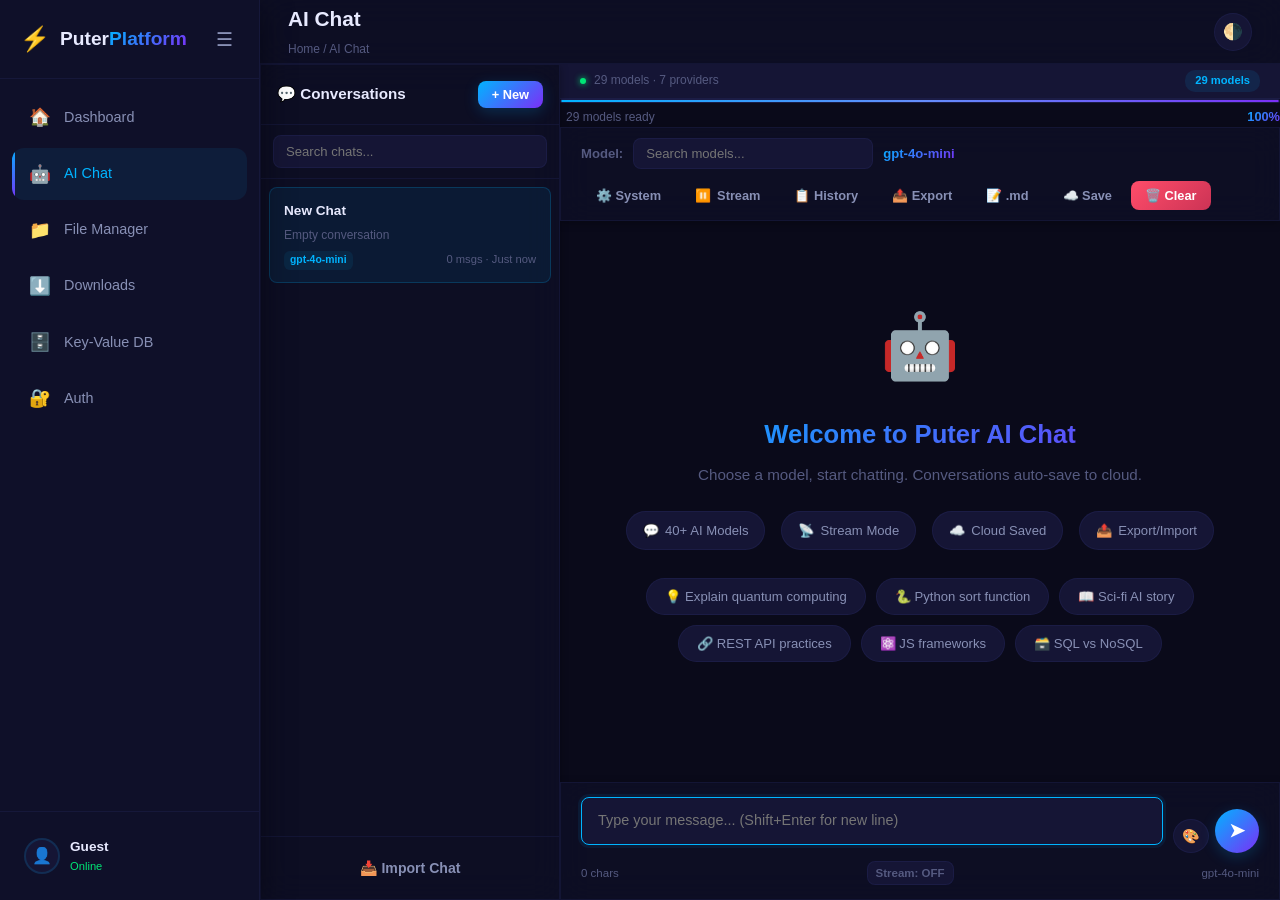
==== commit 229b35ed: "Added loaderBar" ====
--- a/chat.html
+++ b/chat.html
@@ -8,6 +8,7 @@
     <link rel="stylesheet" href="css/main.css">
     <link rel="stylesheet" href="css/components.css">
     <link rel="stylesheet" href="css/chat.css">
+    <link rel="stylesheet" href="assets/loader.css">
 </head>
 <body>
     <!-- SIDEBAR -->
@@ -91,6 +92,9 @@
                     <span id="model-status-text">Loading models...</span>
                     <span class="model-count-badge" id="model-count-badge">0 models</span>
                 </div>
+
+                <!-- MODEL LOADING PROGRESS (inline) -->
+                <div id="model-load-progress"></div>
 
                 <!-- MODEL SELECTOR -->
                 <div class="model-bar glass">
@@ -116,17 +120,17 @@
                         <button class="btn btn-ghost btn-sm" onclick="toggleStreamMode()" title="Toggle Streaming">
                             <span id="stream-indicator">⏸️</span> Stream
                         </button>
-                        <button class="btn btn-ghost btn-sm" onclick="toggleChatSidebar()" title="Toggle Sidebar">📋 History</button>
+                        <button class="btn btn-ghost btn-sm" onclick="toggleChatSidebar()" title="Toggle History">📋 History</button>
                         <button class="btn btn-ghost btn-sm" onclick="exportCurrentChat()" title="Export JSON">📤 Export</button>
                         <button class="btn btn-ghost btn-sm" onclick="downloadChatMD()" title="Export Markdown">📝 .md</button>
-                        <button class="btn btn-ghost btn-sm" onclick="saveToCloud()" title="Save to Cloud File">☁️ Save</button>
-                        <button class="btn btn-danger btn-sm" onclick="clearChat()" title="Clear Chat">🗑️ Clear</button>
+                        <button class="btn btn-ghost btn-sm" onclick="saveToCloud()" title="Save to Cloud">☁️ Save</button>
+                        <button class="btn btn-danger btn-sm" onclick="clearChat()" title="Clear">🗑️ Clear</button>
                     </div>
                 </div>
 
                 <!-- SYSTEM PROMPT -->
                 <div class="system-prompt-bar glass" id="system-prompt-bar" style="display:none;">
-                    <textarea id="system-prompt" placeholder="You are a helpful, creative, and knowledgeable AI assistant. Answer clearly and concisely."></textarea>
+                    <textarea id="system-prompt" placeholder="You are a helpful, creative, and knowledgeable AI assistant."></textarea>
                     <div class="system-prompt-actions">
                         <button class="btn btn-primary btn-sm" onclick="toggleSystemPrompt()">✓ Apply</button>
                         <button class="btn btn-ghost btn-sm" onclick="clearSystemPrompt()">✕ Clear</button>
@@ -140,51 +144,28 @@
                         <h2>Welcome to Puter AI Chat</h2>
                         <p>Choose a model, start chatting. Conversations auto-save to cloud.</p>
                         <div class="welcome-features">
-                            <div class="welcome-feature">
-                                <span>💬</span> 40+ AI Models
-                            </div>
-                            <div class="welcome-feature">
-                                <span>📡</span> Stream Mode
-                            </div>
-                            <div class="welcome-feature">
-                                <span>☁️</span> Cloud Saved
-                            </div>
-                            <div class="welcome-feature">
-                                <span>📤</span> Export/Import
-                            </div>
+                            <div class="welcome-feature"><span>💬</span> 40+ AI Models</div>
+                            <div class="welcome-feature"><span>📡</span> Stream Mode</div>
+                            <div class="welcome-feature"><span>☁️</span> Cloud Saved</div>
+                            <div class="welcome-feature"><span>📤</span> Export/Import</div>
                         </div>
                         <div class="welcome-suggestions">
-                            <button class="suggestion-chip" onclick="useSuggestion('Explain quantum computing in simple terms')">
-                                💡 Explain quantum computing
-                            </button>
-                            <button class="suggestion-chip" onclick="useSuggestion('Write a Python function to sort a list efficiently')">
-                                🐍 Python sort function
-                            </button>
-                            <button class="suggestion-chip" onclick="useSuggestion('Create a short sci-fi story about AI becoming sentient')">
-                                📖 Sci-fi AI story
-                            </button>
-                            <button class="suggestion-chip" onclick="useSuggestion('What are the best practices for REST API design?')">
-                                🔗 REST API best practices
-                            </button>
-                            <button class="suggestion-chip" onclick="useSuggestion('Compare React, Vue, and Angular for web development')">
-                                ⚛️ JS framework comparison
-                            </button>
-                            <button class="suggestion-chip" onclick="useSuggestion('Explain the difference between SQL and NoSQL databases')">
-                                🗃️ SQL vs NoSQL
-                            </button>
+                            <button class="suggestion-chip" onclick="useSuggestion('Explain quantum computing in simple terms')">💡 Explain quantum computing</button>
+                            <button class="suggestion-chip" onclick="useSuggestion('Write a Python function to sort a list efficiently')">🐍 Python sort function</button>
+                            <button class="suggestion-chip" onclick="useSuggestion('Create a short sci-fi story about AI becoming sentient')">📖 Sci-fi AI story</button>
+                            <button class="suggestion-chip" onclick="useSuggestion('What are the best practices for REST API design?')">🔗 REST API practices</button>
+                            <button class="suggestion-chip" onclick="useSuggestion('Compare React, Vue, and Angular for web development')">⚛️ JS frameworks</button>
+                            <button class="suggestion-chip" onclick="useSuggestion('Explain the difference between SQL and NoSQL databases')">🗃️ SQL vs NoSQL</button>
                         </div>
                     </div>
                 </div>
 
                 <!-- CHAT INPUT -->
                 <div class="chat-input-area glass">
-                    <div class="input-attachments" id="input-attachments" style="display:none;">
-                        <div class="attachment-preview" id="attachment-preview"></div>
-                    </div>
                     <div class="input-row">
                         <div class="input-wrapper">
                             <textarea id="chat-input"
-                                      placeholder="Type your message... (Shift+Enter for new line, Enter to send)"
+                                      placeholder="Type your message... (Shift+Enter for new line)"
                                       rows="1"
                                       onkeydown="handleChatKey(event)"
                                       oninput="autoResize(this)"></textarea>
@@ -214,6 +195,7 @@
     <div class="modal" id="modal"></div>
 
     <script src="js/utils.js"></script>
+    <script src="assets/loader.js"></script>
     <script src="js/models.js"></script>
     <script src="js/chat.js"></script>
 </body>
--- a/assets/loader.css
+++ b/assets/loader.css
@@ -0,0 +1,513 @@
+/* ===========================
+   LOADER & ANIMATION ASSETS
+   =========================== */
+
+/* ========== FULL PAGE LOADER ========== */
+.page-loader {
+    position: fixed;
+    inset: 0;
+    background: var(--bg-primary);
+    z-index: 10000;
+    display: flex;
+    flex-direction: column;
+    align-items: center;
+    justify-content: center;
+    gap: 24px;
+    transition: opacity 0.5s ease, visibility 0.5s ease;
+}
+
+.page-loader.hidden {
+    opacity: 0;
+    visibility: hidden;
+    pointer-events: none;
+}
+
+.page-loader .loader-logo {
+    font-size: 3rem;
+    animation: pulse-glow 2s ease-in-out infinite;
+}
+
+.page-loader .loader-title {
+    font-size: 1.4rem;
+    font-weight: 700;
+    background: var(--accent-gradient);
+    -webkit-background-clip: text;
+    -webkit-text-fill-color: transparent;
+}
+
+.page-loader .loader-subtitle {
+    font-size: 0.85rem;
+    color: var(--text-muted);
+    margin-top: -12px;
+}
+
+/* ========== PROGRESS BAR ========== */
+.progress-container {
+    width: 320px;
+    max-width: 80vw;
+    display: flex;
+    flex-direction: column;
+    gap: 8px;
+}
+
+.progress-bar-wrap {
+    width: 100%;
+    height: 6px;
+    background: var(--bg-tertiary);
+    border-radius: 10px;
+    overflow: hidden;
+    position: relative;
+    border: 1px solid var(--border-color);
+}
+
+.progress-bar-fill {
+    height: 100%;
+    background: var(--accent-gradient);
+    border-radius: 10px;
+    width: 0%;
+    transition: width 0.4s cubic-bezier(0.4, 0, 0.2, 1);
+    position: relative;
+}
+
+.progress-bar-fill::after {
+    content: '';
+    position: absolute;
+    top: 0;
+    left: 0;
+    right: 0;
+    bottom: 0;
+    background: linear-gradient(
+        90deg,
+        transparent,
+        rgba(255, 255, 255, 0.2),
+        transparent
+    );
+    animation: shimmer 1.5s infinite;
+}
+
+@keyframes shimmer {
+    0% { transform: translateX(-100%); }
+    100% { transform: translateX(100%); }
+}
+
+.progress-info {
+    display: flex;
+    justify-content: space-between;
+    align-items: center;
+    font-size: 0.75rem;
+    color: var(--text-muted);
+}
+
+.progress-label {
+    display: flex;
+    align-items: center;
+    gap: 6px;
+}
+
+.progress-percentage {
+    font-weight: 700;
+    background: var(--accent-gradient);
+    -webkit-background-clip: text;
+    -webkit-text-fill-color: transparent;
+    font-size: 0.8rem;
+}
+
+/* ========== STEP INDICATORS ========== */
+.loader-steps {
+    width: 320px;
+    max-width: 80vw;
+    display: flex;
+    flex-direction: column;
+    gap: 6px;
+    margin-top: 4px;
+}
+
+.loader-step {
+    display: flex;
+    align-items: center;
+    gap: 10px;
+    padding: 6px 10px;
+    border-radius: var(--radius-sm);
+    font-size: 0.78rem;
+    color: var(--text-muted);
+    transition: all 0.3s ease;
+}
+
+.loader-step.active {
+    color: var(--accent-primary);
+    background: rgba(0, 180, 255, 0.05);
+}
+
+.loader-step.done {
+    color: var(--success);
+}
+
+.loader-step.error {
+    color: var(--danger);
+}
+
+.loader-step .step-icon {
+    width: 18px;
+    height: 18px;
+    display: flex;
+    align-items: center;
+    justify-content: center;
+    font-size: 0.7rem;
+    flex-shrink: 0;
+}
+
+.loader-step.active .step-icon {
+    animation: spin 1s linear infinite;
+}
+
+.loader-step .step-label {
+    flex: 1;
+}
+
+.loader-step .step-result {
+    font-size: 0.7rem;
+    font-weight: 600;
+    margin-left: auto;
+}
+
+/* ========== INLINE LOADERS ========== */
+.inline-loader {
+    display: inline-flex;
+    align-items: center;
+    gap: 8px;
+    padding: 8px 16px;
+    border-radius: var(--radius-sm);
+    background: var(--bg-tertiary);
+    border: 1px solid var(--border-color);
+    font-size: 0.82rem;
+    color: var(--text-secondary);
+}
+
+.inline-loader .mini-spinner {
+    width: 14px;
+    height: 14px;
+    border: 2px solid var(--border-color);
+    border-top-color: var(--accent-primary);
+    border-radius: 50%;
+    animation: spin 0.7s linear infinite;
+}
+
+/* ========== SKELETON LOADER ========== */
+.skeleton {
+    background: linear-gradient(
+        90deg,
+        var(--bg-tertiary) 25%,
+        rgba(100, 120, 255, 0.06) 50%,
+        var(--bg-tertiary) 75%
+    );
+    background-size: 200% 100%;
+    animation: skeleton-wave 1.5s ease-in-out infinite;
+    border-radius: var(--radius-sm);
+}
+
+@keyframes skeleton-wave {
+    0% { background-position: 200% 0; }
+    100% { background-position: -200% 0; }
+}
+
+.skeleton-text {
+    height: 14px;
+    margin-bottom: 8px;
+    width: 100%;
+}
+
+.skeleton-text.short { width: 60%; }
+.skeleton-text.medium { width: 80%; }
+.skeleton-text.tiny { width: 40%; }
+
+.skeleton-avatar {
+    width: 40px;
+    height: 40px;
+    border-radius: 50%;
+}
+
+.skeleton-card {
+    height: 100px;
+    border-radius: var(--radius-md);
+}
+
+.skeleton-row {
+    display: flex;
+    align-items: center;
+    gap: 12px;
+    padding: 12px;
+}
+
+/* ========== RIPPLE LOADER ========== */
+.ripple-loader {
+    display: inline-block;
+    position: relative;
+    width: 48px;
+    height: 48px;
+}
+
+.ripple-loader span {
+    position: absolute;
+    border: 3px solid var(--accent-primary);
+    border-radius: 50%;
+    animation: ripple 1.2s cubic-bezier(0, 0.2, 0.8, 1) infinite;
+}
+
+.ripple-loader span:nth-child(2) {
+    animation-delay: -0.5s;
+}
+
+@keyframes ripple {
+    0% { width: 0; height: 0; top: 24px; left: 24px; opacity: 1; }
+    100% { width: 48px; height: 48px; top: 0; left: 0; opacity: 0; }
+}
+
+/* ========== ORBIT LOADER ========== */
+.orbit-loader {
+    width: 48px;
+    height: 48px;
+    position: relative;
+}
+
+.orbit-loader .orbit-center {
+    position: absolute;
+    width: 10px;
+    height: 10px;
+    background: var(--accent-primary);
+    border-radius: 50%;
+    top: 50%;
+    left: 50%;
+    transform: translate(-50%, -50%);
+    box-shadow: 0 0 12px var(--accent-primary);
+}
+
+.orbit-loader .orbit-ring {
+    position: absolute;
+    inset: 0;
+    border: 2px solid transparent;
+    border-top-color: var(--accent-primary);
+    border-radius: 50%;
+    animation: spin 1.2s linear infinite;
+}
+
+.orbit-loader .orbit-ring:nth-child(2) {
+    inset: 4px;
+    border-top-color: var(--accent-secondary);
+    animation-duration: 0.9s;
+    animation-direction: reverse;
+}
+
+.orbit-loader .orbit-ring:nth-child(3) {
+    inset: 8px;
+    border-top-color: rgba(0, 180, 255, 0.3);
+    animation-duration: 1.8s;
+}
+
+/* ========== DOTS WAVE ========== */
+.dots-wave {
+    display: flex;
+    gap: 6px;
+    align-items: center;
+}
+
+.dots-wave span {
+    width: 8px;
+    height: 8px;
+    border-radius: 50%;
+    background: var(--accent-primary);
+    animation: dots-bounce 1.4s ease-in-out infinite;
+}
+
+.dots-wave span:nth-child(1) { animation-delay: 0s; }
+.dots-wave span:nth-child(2) { animation-delay: 0.15s; }
+.dots-wave span:nth-child(3) { animation-delay: 0.3s; }
+.dots-wave span:nth-child(4) { animation-delay: 0.45s; }
+.dots-wave span:nth-child(5) { animation-delay: 0.6s; }
+
+@keyframes dots-bounce {
+    0%, 80%, 100% { transform: scale(0.6); opacity: 0.3; }
+    40% { transform: scale(1.2); opacity: 1; }
+}
+
+/* ========== PULSE RING ========== */
+.pulse-ring {
+    width: 44px;
+    height: 44px;
+    border-radius: 50%;
+    background: var(--accent-primary);
+    position: relative;
+    display: flex;
+    align-items: center;
+    justify-content: center;
+    font-size: 1.2rem;
+}
+
+.pulse-ring::before,
+.pulse-ring::after {
+    content: '';
+    position: absolute;
+    inset: -4px;
+    border-radius: 50%;
+    border: 2px solid var(--accent-primary);
+    animation: pulse-out 1.5s ease-out infinite;
+}
+
+.pulse-ring::after {
+    animation-delay: 0.5s;
+}
+
+@keyframes pulse-out {
+    0% { transform: scale(1); opacity: 0.6; }
+    100% { transform: scale(1.6); opacity: 0; }
+}
+
+/* ========== BARS LOADER ========== */
+.bars-loader {
+    display: flex;
+    align-items: flex-end;
+    gap: 3px;
+    height: 24px;
+}
+
+.bars-loader span {
+    width: 4px;
+    background: var(--accent-primary);
+    border-radius: 2px;
+    animation: bar-grow 1s ease-in-out infinite;
+}
+
+.bars-loader span:nth-child(1) { animation-delay: 0s; height: 30%; }
+.bars-loader span:nth-child(2) { animation-delay: 0.1s; height: 50%; }
+.bars-loader span:nth-child(3) { animation-delay: 0.2s; height: 70%; }
+.bars-loader span:nth-child(4) { animation-delay: 0.3s; height: 50%; }
+.bars-loader span:nth-child(5) { animation-delay: 0.4s; height: 30%; }
+
+@keyframes bar-grow {
+    0%, 100% { transform: scaleY(0.5); opacity: 0.5; }
+    50% { transform: scaleY(1.5); opacity: 1; }
+}
+
+/* ========== GLITCH TEXT ========== */
+.glitch-text {
+    position: relative;
+    font-weight: 700;
+    font-size: 1rem;
+    color: var(--text-primary);
+}
+
+.glitch-text::before,
+.glitch-text::after {
+    content: attr(data-text);
+    position: absolute;
+    left: 0;
+    top: 0;
+    width: 100%;
+    overflow: hidden;
+}
+
+.glitch-text::before {
+    color: #00b4ff;
+    animation: glitch-1 2s infinite linear alternate-reverse;
+    clip-path: inset(0 0 60% 0);
+}
+
+.glitch-text::after {
+    color: #7b2ff7;
+    animation: glitch-2 2s infinite linear alternate-reverse;
+    clip-path: inset(40% 0 0 0);
+}
+
+@keyframes glitch-1 {
+    0%, 100% { transform: translateX(0); }
+    20% { transform: translateX(-2px); }
+    40% { transform: translateX(2px); }
+    60% { transform: translateX(-1px); }
+    80% { transform: translateX(1px); }
+}
+
+@keyframes glitch-2 {
+    0%, 100% { transform: translateX(0); }
+    20% { transform: translateX(2px); }
+    40% { transform: translateX(-2px); }
+    60% { transform: translateX(1px); }
+    80% { transform: translateX(-1px); }
+}
+
+/* ========== NEON BORDER ========== */
+.neon-border {
+    position: relative;
+    overflow: hidden;
+    border-radius: var(--radius-lg);
+}
+
+.neon-border::before {
+    content: '';
+    position: absolute;
+    inset: -2px;
+    background: conic-gradient(
+        from 0deg,
+        #00b4ff,
+        #7b2ff7,
+        #00e676,
+        #ff4d6a,
+        #00b4ff
+    );
+    border-radius: inherit;
+    z-index: -1;
+    animation: neon-rotate 3s linear infinite;
+}
+
+.neon-border::after {
+    content: '';
+    position: absolute;
+    inset: 2px;
+    background: var(--bg-secondary);
+    border-radius: inherit;
+    z-index: -1;
+}
+
+@keyframes neon-rotate {
+    to { transform: rotate(360deg); }
+}
+
+/* ========== COMMON ANIMATIONS ========== */
+@keyframes spin {
+    to { transform: rotate(360deg); }
+}
+
+@keyframes fadeIn {
+    from { opacity: 0; }
+    to { opacity: 1; }
+}
+
+@keyframes fadeInUp {
+    from { opacity: 0; transform: translateY(16px); }
+    to { opacity: 1; transform: translateY(0); }
+}
+
+@keyframes fadeInDown {
+    from { opacity: 0; transform: translateY(-16px); }
+    to { opacity: 1; transform: translateY(0); }
+}
+
+@keyframes scaleIn {
+    from { opacity: 0; transform: scale(0.9); }
+    to { opacity: 1; transform: scale(1); }
+}
+
+@keyframes slideInRight {
+    from { opacity: 0; transform: translateX(30px); }
+    to { opacity: 1; transform: translateX(0); }
+}
+
+@keyframes slideInLeft {
+    from { opacity: 0; transform: translateX(-30px); }
+    to { opacity: 1; transform: translateX(0); }
+}
+
+.anim-fade-in { animation: fadeIn 0.4s ease; }
+.anim-fade-up { animation: fadeInUp 0.4s ease; }
+.anim-fade-down { animation: fadeInDown 0.4s ease; }
+.anim-scale { animation: scaleIn 0.3s ease; }
+.anim-slide-right { animation: slideInRight 0.4s ease; }
+.anim-slide-left { animation: slideInLeft 0.4s ease; }
